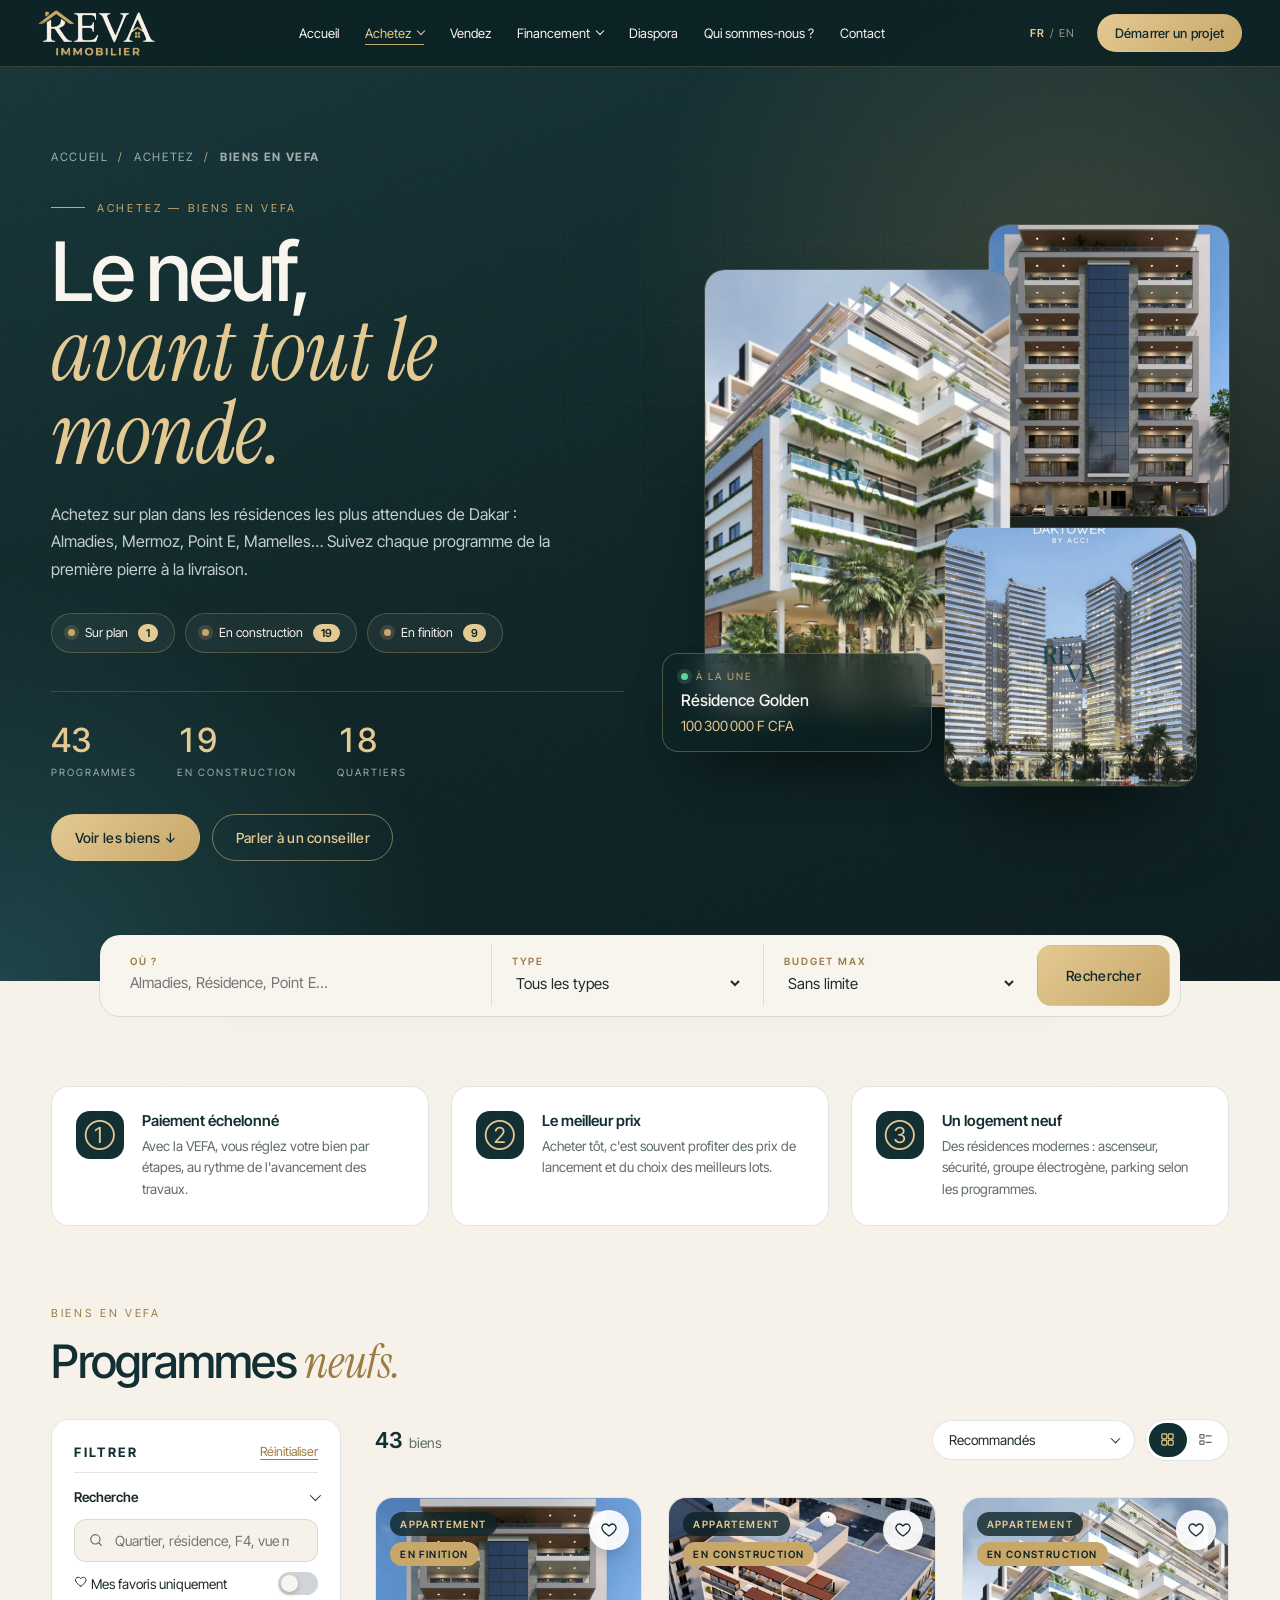
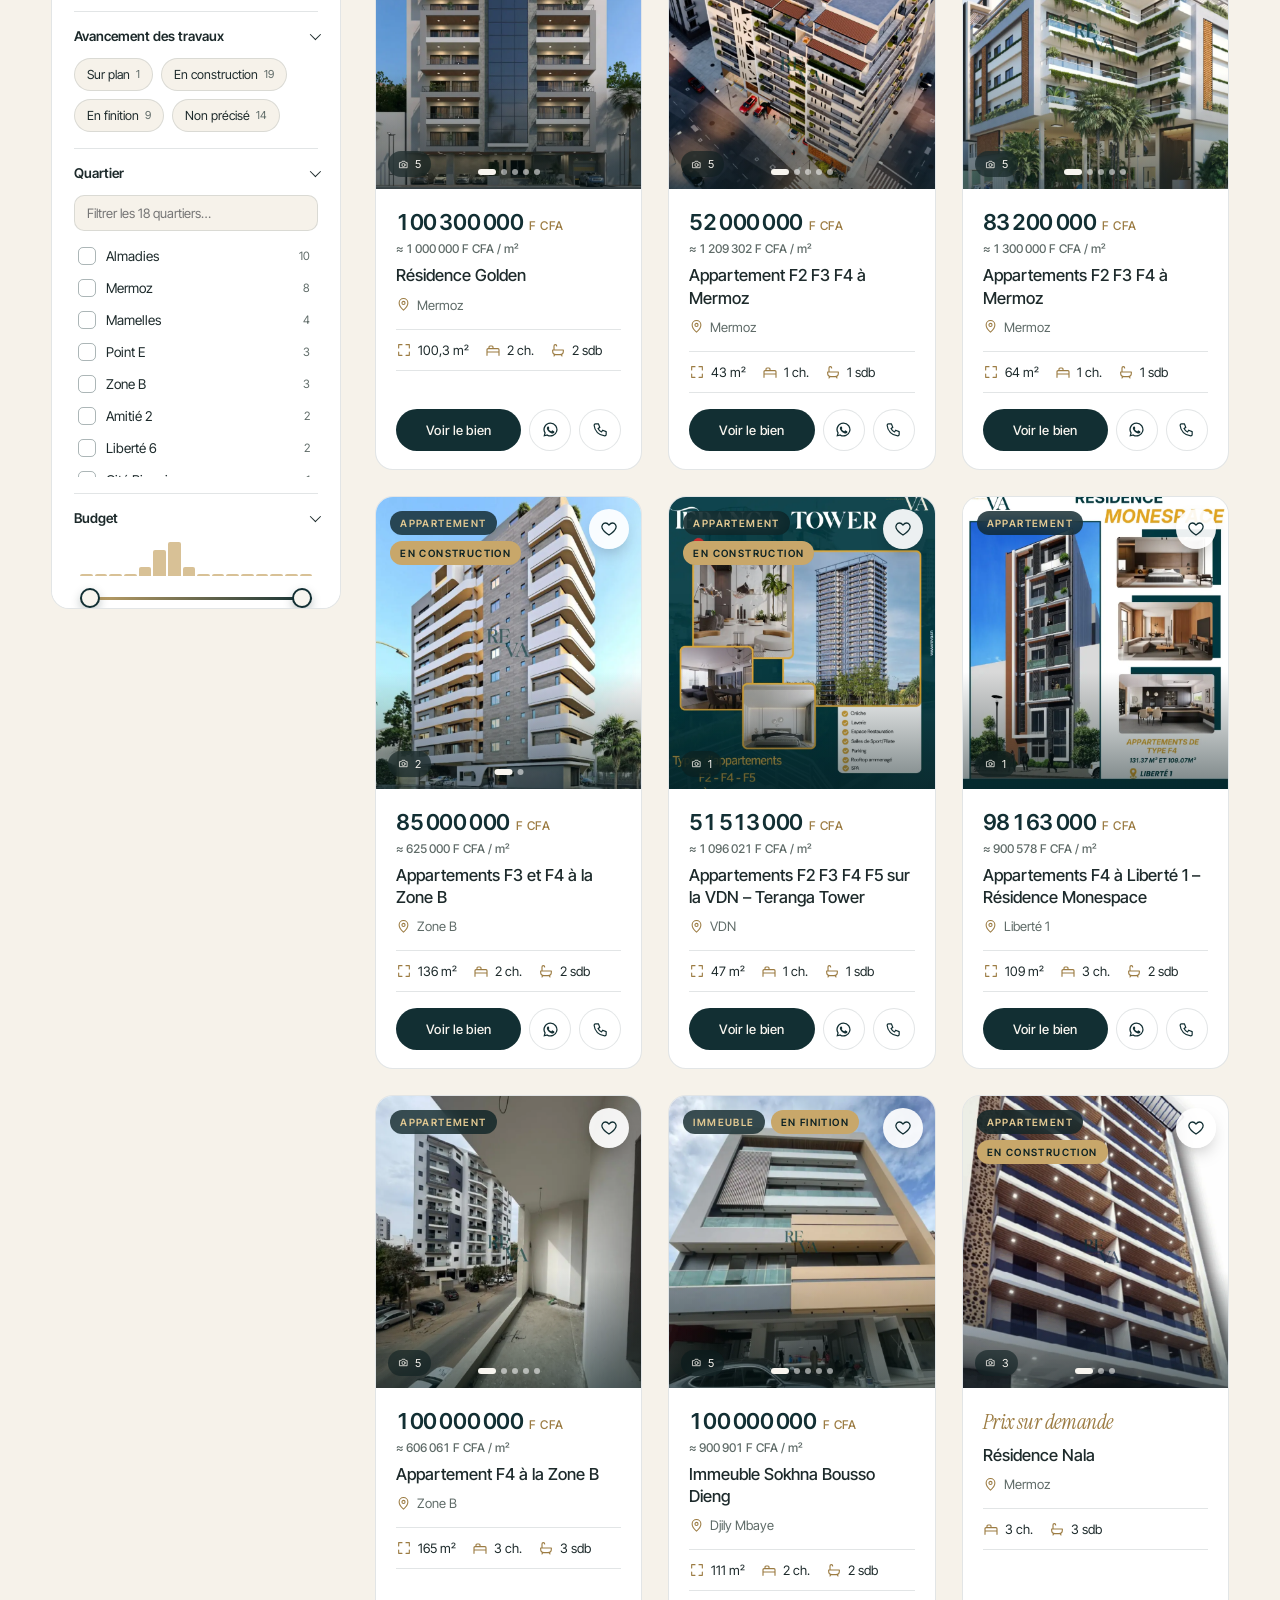
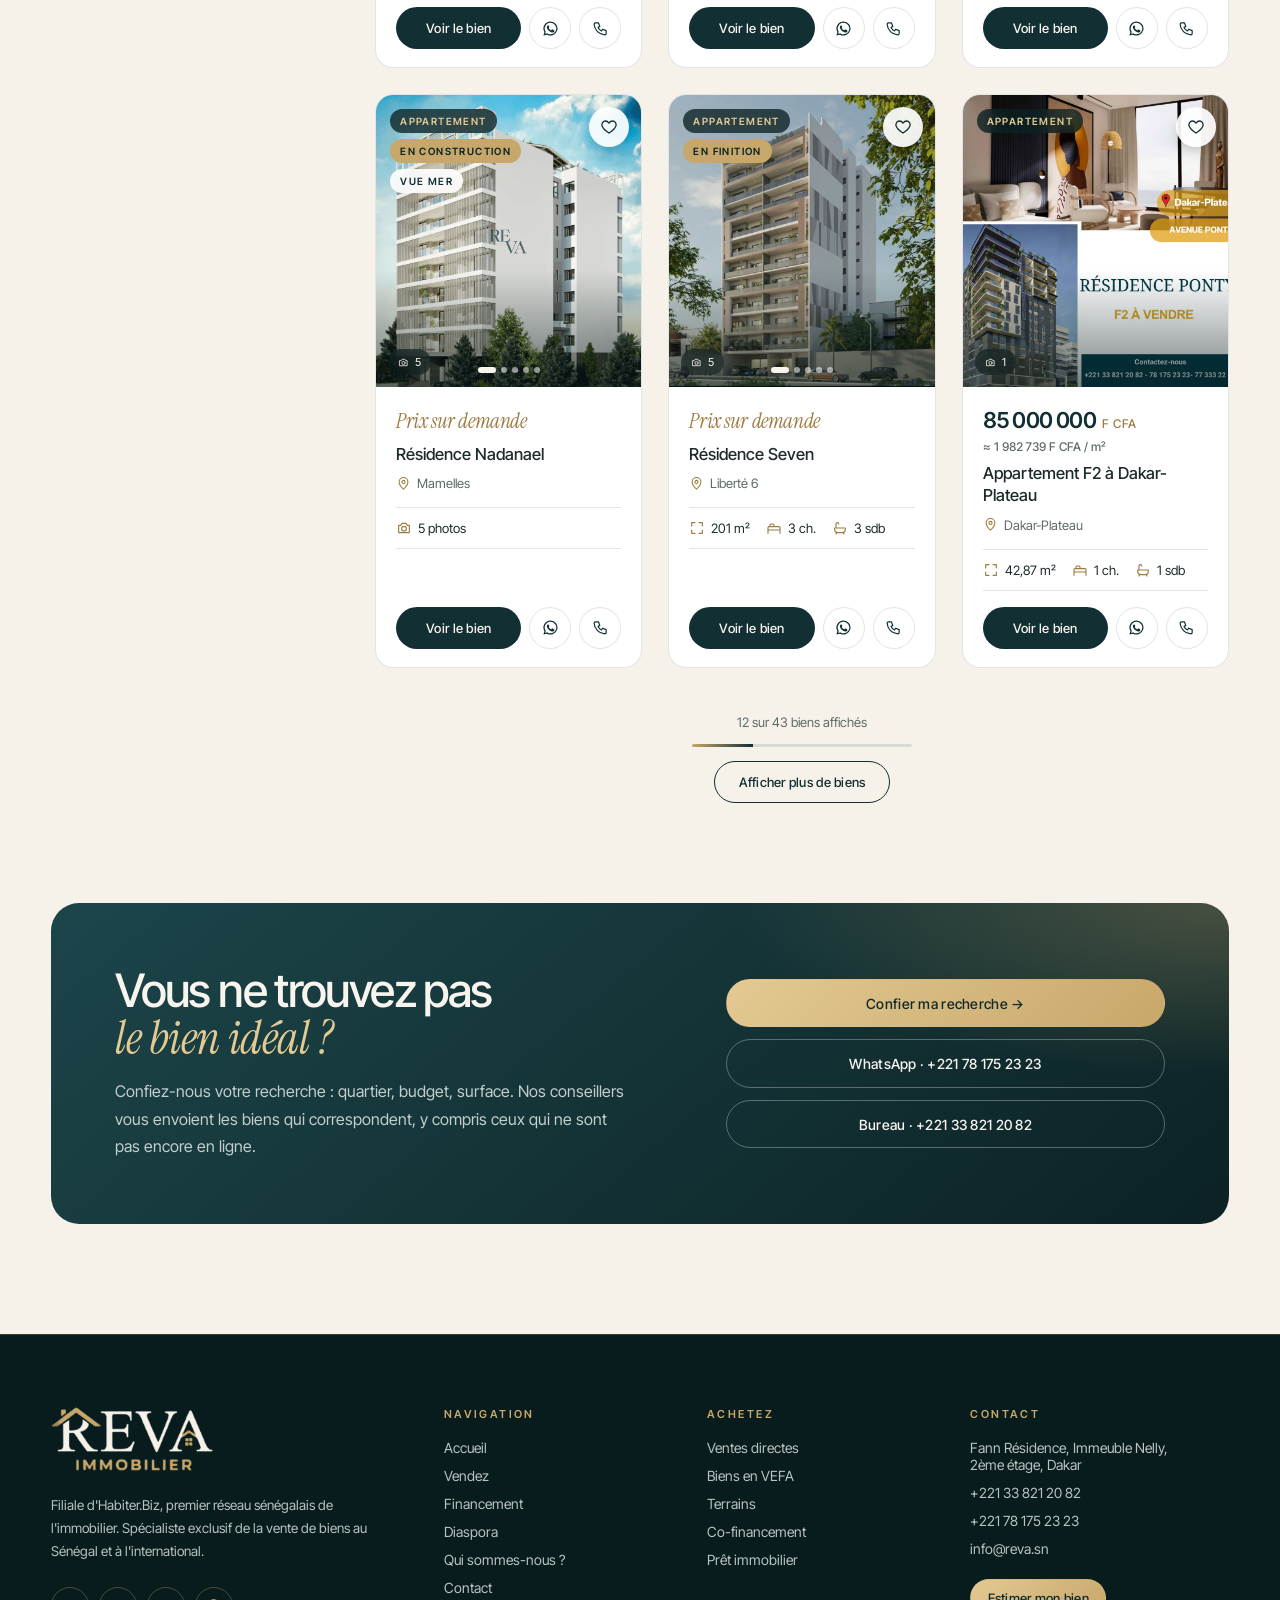
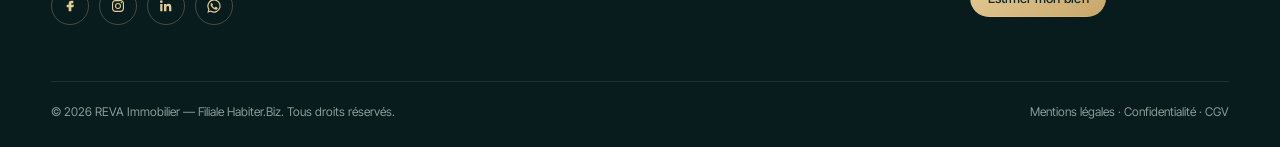
==== biens-en-vefa.html @ 522156fe "nouveaux ajout" ====
<!DOCTYPE html>
<html lang="fr">
<head>
  <meta charset="utf-8" />
  <meta name="viewport" content="width=device-width, initial-scale=1" />
  <title>Biens en VEFA — Programmes neufs sur plan à Dakar | REVA Immobilier</title>
  <meta name="description" content="Résidences neuves en VEFA à Dakar : sur plan, en construction ou en finition. Comparez les programmes, prix, avancement et localisation." />
  <meta property="og:title" content="Biens en VEFA — Programmes neufs sur plan à Dakar | REVA Immobilier" />
  <meta property="og:description" content="Résidences neuves en VEFA à Dakar : sur plan, en construction ou en finition. Comparez les programmes, prix, avancement et localisation." />
  <meta property="og:type" content="website" />
  <link rel="preconnect" href="https://fonts.googleapis.com" />
  <link rel="preconnect" href="https://fonts.gstatic.com" crossorigin />
  <link href="https://fonts.googleapis.com/css2?family=Instrument+Serif:ital@0;1&family=Inter+Tight:wght@300;400;500;600;700&display=swap" rel="stylesheet" />
  <link rel="stylesheet" href="styles.css" />
  <link rel="stylesheet" href="catalogue.css" />
</head>
<body class="cat" data-cat="vefa">

  <!-- ============ NAV ============ -->
  <header class="nav">
    <a href="index.html" class="brand"><img src="assets/logo-reva.png" alt="REVA Immobilier" /></a>
    <nav class="links">
      <a href="index.html">Accueil</a>
      <div class="dd">
        <a href="ventes-directes.html" class="on">Achetez <i class="caret"></i></a>
        <div class="dd-menu">
          <a href="ventes-directes.html">Ventes directes</a>
          <a href="biens-en-vefa.html" class="on">Biens en VEFA</a>
          <a href="terrains.html">Terrains</a>
        </div>
      </div>
      <a href="index.html#contact">Vendez</a>
      <div class="dd">
        <a href="index.html#contact">Financement <i class="caret"></i></a>
        <div class="dd-menu">
          <a href="index.html#contact">Co-financement</a>
          <a href="index.html#contact">Prêt immobilier</a>
        </div>
      </div>
      <a href="index.html#contact">Diaspora</a>
      <a href="index.html#studio">Qui sommes-nous ?</a>
      <a href="index.html#contact">Contact</a>
    </nav>
    <div class="nav-right">
      <span class="lang"><b>FR</b> / EN</span>
      <a href="index.html#contact" class="btn btn-gold">Démarrer un projet</a>
      <button class="burger" id="burger" type="button" aria-label="Ouvrir le menu"><svg viewBox="0 0 24 24" fill="none" stroke="currentColor" stroke-width="1.8" stroke-linecap="round"><path d="M4 7h16M4 12h16M4 17h16"/></svg></button>
    </div>
  </header>

  <nav class="m-menu" id="m-menu" aria-label="Menu mobile">
    <button class="burger close" id="m-close" type="button" aria-label="Fermer le menu" style="display:grid"><svg viewBox="0 0 24 24" fill="none" stroke="currentColor" stroke-width="1.8" stroke-linecap="round"><path d="M6 6l12 12M18 6L6 18"/></svg></button>
    <a href="index.html">Accueil</a>
    <a href="ventes-directes.html">Achetez</a>
    <a class="sub" href="ventes-directes.html">Ventes directes</a>
    <a class="sub on" href="biens-en-vefa.html">Biens en VEFA</a>
    <a class="sub" href="terrains.html">Terrains</a>
    <a href="index.html#contact">Vendez</a>
    <a href="index.html#contact">Financement</a>
    <a href="index.html#contact">Diaspora</a>
    <a href="index.html#studio">Qui sommes-nous ?</a>
    <a href="index.html#contact">Contact</a>
  </nav>

  <!-- ============ HERO ============ -->
  <section class="c-hero">
    <div class="container">
      <div>
        <nav class="crumbs" aria-label="Fil d'Ariane"><a href="index.html">Accueil</a><span>/</span><a href="ventes-directes.html">Achetez</a><span>/</span><b>Biens en VEFA</b></nav>
        <p class="eyebrow">Achetez — Biens en VEFA</p>
        <h1>Le neuf,<br/><em>avant tout le monde.</em></h1>
        <p class="lead">Achetez sur plan dans les résidences les plus attendues de Dakar : Almadies, Mermoz, Point E, Mamelles… Suivez chaque programme de la première pierre à la livraison.</p>
        <div class="steps-pills">
            <button type="button" data-etape="Sur plan"><i></i>Sur plan <b>0</b></button>
            <button type="button" data-etape="En construction"><i></i>En construction <b>0</b></button>
            <button type="button" data-etape="En finition"><i></i>En finition <b>0</b></button>
          </div>
        <div class="hero-stats"><div><b data-stat="count">—</b><small>Programmes</small></div><div><b data-stat="chantier">—</b><small>En construction</small></div><div><b data-stat="quartiers">—</b><small>Quartiers</small></div></div>
        <div class="hero-cta">
          <a href="#catalogue" class="btn btn-gold btn-lg">Voir les biens ↓</a>
          <a href="https://wa.me/221781752323" target="_blank" rel="noopener" class="btn btn-line btn-lg">Parler à un conseiller</a>
        </div>
      </div>
      <div class="collage" id="collage" aria-hidden="false"></div>
    </div>
  </section>

  <!-- recherche rapide -->
  <form class="quick" id="quick" role="search">
    <label>Où ?<input name="q" list="quick-list" placeholder="Almadies, Résidence, Point E…" autocomplete="off" /></label>
    <datalist id="quick-list"></datalist>
    <label>Type<select name="type"></select></label>
    <label>Budget max<select name="budget"></select></label>
    <button class="btn btn-gold" type="submit">Rechercher</button>
  </form>

  <!-- ============ AVANTAGES ============ -->
  <section class="perks"><div class="container"><article class="perk rv"><span class="ico">①</span><div><h3>Paiement échelonné</h3><p>Avec la VEFA, vous réglez votre bien par étapes, au rythme de l'avancement des travaux.</p></div></article><article class="perk rv"><span class="ico">②</span><div><h3>Le meilleur prix</h3><p>Acheter tôt, c'est souvent profiter des prix de lancement et du choix des meilleurs lots.</p></div></article><article class="perk rv"><span class="ico">③</span><div><h3>Un logement neuf</h3><p>Des résidences modernes : ascenseur, sécurité, groupe électrogène, parking selon les programmes.</p></div></article></div></section>

  <!-- ============ CATALOGUE ============ -->
  <section class="shop" id="catalogue">
    <div class="container">
      <div class="shop-head rv">
        <div>
          <p class="eyebrow">Biens en VEFA</p>
          <h2>Programmes <em>neufs.</em></h2>
        </div>
      </div>

      <div class="shop-layout">
        <aside class="filters" id="filters" aria-label="Filtres">
          <div class="filters-top"><h3>Filtrer</h3><button class="link-btn" type="button" id="f-reset">Réinitialiser</button></div>
          <div class="filters-apply"><button class="btn btn-green" type="button" id="f-apply">Voir les <span id="f-apply-n">0</span> biens</button></div>
        </aside>
        <div class="filters-veil" id="filters-veil"></div>

        <div class="results">
          <div class="toolbar">
            <p class="count" id="count" aria-live="polite"></p>
            <div class="tools">
              <button class="btn btn-outline btn-filters" type="button" id="btn-filters">Filtres <span id="f-badge"></span></button>
              <label class="select"><span class="sr">Trier par</span><select id="sort"></select></label>
              <div class="views" role="group" aria-label="Affichage">
                <button type="button" data-view="grid" aria-label="Grille"><svg class="i" viewBox="0 0 24 24"><rect x="4" y="4" width="7" height="7" rx="1.5"/><rect x="13" y="4" width="7" height="7" rx="1.5"/><rect x="4" y="13" width="7" height="7" rx="1.5"/><rect x="13" y="13" width="7" height="7" rx="1.5"/></svg></button>
                <button type="button" data-view="list" aria-label="Liste"><svg class="i" viewBox="0 0 24 24"><rect x="4" y="5" width="6" height="5" rx="1.2"/><rect x="4" y="14" width="6" height="5" rx="1.2"/><path d="M13 7h7M13 16h7"/></svg></button>
              </div>
            </div>
          </div>
          <div class="pills" id="pills"></div>
          <div class="grid" id="grid"></div>
          <div class="more" id="more" hidden>
            <p id="more-txt"></p>
            <div class="bar"><span id="more-bar"></span></div>
            <button class="btn btn-outline" type="button" id="more-btn">Afficher plus de biens</button>
          </div>
        </div>
      </div>
    </div>
  </section>

  <!-- ============ APPEL À L'ACTION ============ -->
  <section class="cta-band">
    <div class="container">
      <div class="cta-box rv">
        <div>
          <h2>Vous ne trouvez pas<br/><em>le bien idéal ?</em></h2>
          <p>Confiez-nous votre recherche : quartier, budget, surface. Nos conseillers vous envoient les biens qui correspondent, y compris ceux qui ne sont pas encore en ligne.</p>
        </div>
        <div class="acts">
          <a class="btn btn-gold" href="index.html#contact">Confier ma recherche →</a>
          <a class="btn btn-line" href="https://wa.me/221781752323" target="_blank" rel="noopener">WhatsApp · +221 78 175 23 23</a>
          <a class="btn btn-line" href="tel:+221338212082">Bureau · +221 33 821 20 82</a>
        </div>
      </div>
    </div>
  </section>

  <!-- ============ FOOTER ============ -->
  <footer class="site-footer">
    <div class="container footer-grid">
      <div class="f-brand">
        <img src="assets/logo-reva.png" alt="REVA Immobilier" />
        <p>Filiale d'Habiter.Biz, premier réseau sénégalais de l'immobilier. Spécialiste exclusif de la vente de biens au Sénégal et à l'international.</p>
        <div class="socials">
          <a href="#" aria-label="Facebook"><svg viewBox="0 0 24 24"><path d="M14 8h3V4h-3c-2.8 0-4 1.7-4 4.2V10H7v4h3v6h4v-6h3l1-4h-4V8.6c0-.4.3-.6.6-.6z"/></svg></a>
          <a href="#" aria-label="Instagram"><svg viewBox="0 0 24 24"><path d="M12 7.5A4.5 4.5 0 1 0 16.5 12 4.5 4.5 0 0 0 12 7.5zm0 7.4A2.9 2.9 0 1 1 14.9 12 2.9 2.9 0 0 1 12 14.9zM17 6a1 1 0 1 0 1 1 1 1 0 0 0-1-1zm4 2.2A5.6 5.6 0 0 0 15.8 3H8.2A5.6 5.6 0 0 0 3 8.2v7.6A5.6 5.6 0 0 0 8.2 21h7.6a5.6 5.6 0 0 0 5.2-5.2zM19.3 15.8a3.6 3.6 0 0 1-3.5 3.5H8.2a3.6 3.6 0 0 1-3.5-3.5V8.2a3.6 3.6 0 0 1 3.5-3.5h7.6a3.6 3.6 0 0 1 3.5 3.5z"/></svg></a>
          <a href="#" aria-label="LinkedIn"><svg viewBox="0 0 24 24"><path d="M5 3.5A2 2 0 1 1 5 7.5a2 2 0 0 1 0-4zM3.3 9h3.4v11H3.3zM9 9h3.3v1.5c.5-.9 1.7-1.8 3.4-1.8 3.6 0 4.3 2.4 4.3 5.4V20h-3.4v-5.2c0-1.3 0-2.9-1.8-2.9s-2.1 1.4-2.1 2.8V20H9z"/></svg></a>
          <a href="#" aria-label="WhatsApp"><svg viewBox="0 0 24 24"><path d="M12 2a10 10 0 0 0-8.6 15.1L2 22l5-1.3A10 10 0 1 0 12 2zm0 18.2a8.2 8.2 0 0 1-4.2-1.2l-.3-.2-3 .8.8-2.9-.2-.3A8.2 8.2 0 1 1 12 20.2zm4.5-6.1c-.2-.1-1.5-.7-1.7-.8s-.4-.1-.6.1-.7.8-.8 1-.3.2-.5.1a6.7 6.7 0 0 1-3.3-2.9c-.3-.4.3-.4.7-1.3a.5.5 0 0 0 0-.4l-.8-1.8c-.2-.5-.4-.4-.6-.4h-.5a1 1 0 0 0-.7.3 3 3 0 0 0-.9 2.2 5.2 5.2 0 0 0 1.1 2.7 11.8 11.8 0 0 0 4.5 4c1.7.7 2.3.8 3.2.6a2.7 2.7 0 0 0 1.8-1.2 2.2 2.2 0 0 0 .1-1.2c0-.1-.2-.2-.4-.3z"/></svg></a>
        </div>
      </div>
      <div>
        <h4>Navigation</h4>
        <ul>
          <li><a href="index.html">Accueil</a></li>
          <li><a href="index.html#contact">Vendez</a></li>
          <li><a href="index.html#contact">Financement</a></li>
          <li><a href="index.html#contact">Diaspora</a></li>
          <li><a href="index.html#studio">Qui sommes-nous ?</a></li>
          <li><a href="index.html#contact">Contact</a></li>
        </ul>
      </div>
      <div>
        <h4>Achetez</h4>
        <ul>
          <li><a href="ventes-directes.html">Ventes directes</a></li>
          <li><a href="biens-en-vefa.html">Biens en VEFA</a></li>
          <li><a href="terrains.html">Terrains</a></li>
          <li><a href="index.html#contact">Co-financement</a></li>
          <li><a href="index.html#contact">Prêt immobilier</a></li>
        </ul>
      </div>
      <div>
        <h4>Contact</h4>
        <ul class="f-contact">
          <li>Fann Résidence, Immeuble Nelly,<br/>2ème étage, Dakar</li>
          <li><a href="tel:+221338212082">+221 33 821 20 82</a></li>
          <li><a href="tel:+221781752323">+221 78 175 23 23</a></li>
          <li><a href="mailto:info@reva.sn">info@reva.sn</a></li>
        </ul>
        <a href="index.html#contact" class="btn btn-gold">Estimer mon bien</a>
      </div>
    </div>
    <div class="container footer-bottom">
      <span>© 2026 REVA Immobilier — Filiale Habiter.Biz. Tous droits réservés.</span>
      <span><a href="#">Mentions légales</a> · <a href="#">Confidentialité</a> · <a href="#">CGV</a></span>
    </div>
  </footer>

  <!-- ============ FICHE RAPIDE ============ -->
  <div class="qv" id="qv" role="dialog" aria-modal="true" aria-hidden="true">
    <div class="qv-bg"></div>
    <div class="qv-box"></div>
  </div>

  <!-- ============ VISIONNEUSE ============ -->
  <div class="lb" id="lb" role="dialog" aria-modal="true" aria-hidden="true" aria-label="Visionneuse de photos">
    <div class="lb-top">
      <p class="lb-title"></p>
      <div class="lb-tools">
        <button type="button" id="lb-out" aria-label="Dézoomer"><svg class="i" viewBox="0 0 24 24"><path d="M5 12h14"/></svg></button>
        <span class="zl">100 %</span>
        <button type="button" id="lb-in" aria-label="Zoomer"><svg class="i" viewBox="0 0 24 24"><path d="M12 5v14M5 12h14"/></svg></button>
        <button type="button" id="lb-reset" class="hide-sm" aria-label="Taille d'origine"><svg class="i" viewBox="0 0 24 24"><path d="M4 4v6h6M4.5 15a8 8 0 1 0 1.9-8.3L4 10"/></svg></button>
        <a id="lb-full" class="hide-sm" href="#" target="_blank" rel="noopener" aria-label="Ouvrir l'image en haute définition"><svg class="i" viewBox="0 0 24 24"><path d="M14 4h6v6M20 4l-9 9M18 14v5a1 1 0 0 1-1 1H5a1 1 0 0 1-1-1V7a1 1 0 0 1 1-1h5"/></svg></a>
        <button type="button" id="lb-close" aria-label="Fermer"><svg class="i" viewBox="0 0 24 24"><path d="M6 6l12 12M18 6L6 18"/></svg></button>
      </div>
    </div>
    <div class="lb-stage">
      <img alt="" draggable="false" />
      <div class="spinner"></div>
      <button class="nav-arrow prev" type="button" aria-label="Photo précédente"><svg class="i" viewBox="0 0 24 24"><path d="M15 5l-7 7 7 7"/></svg></button>
      <button class="nav-arrow next" type="button" aria-label="Photo suivante"><svg class="i" viewBox="0 0 24 24"><path d="M9 5l7 7-7 7"/></svg></button>
      <p class="lb-help">Molette ou pincement pour zoomer · double-clic · glisser pour se déplacer</p>
    </div>
    <div class="lb-thumbs"></div>
  </div>

  <div class="toast" id="toast" role="status"></div>

  <script type="module" src="catalogue.js"></script>
</body>
</html>
---- styles.css ----
:root {
  --bg: #0a0b0d;
  --bg-2: #111317;
  --ink: #eee8de;
  --muted: #9b968d;
  --line: rgba(238, 232, 222, .14);
  --accent: #e8b48c;
  --accent-ink: #1b130d;
  --serif: "Instrument Serif", Georgia, "Times New Roman", serif;
  --sans: "Inter Tight", system-ui, -apple-system, "Segoe UI", Roboto, sans-serif;
}

* { box-sizing: border-box; margin: 0; padding: 0; }
html { scroll-behavior: smooth; }
body { background: var(--bg); color: var(--ink); font-family: var(--sans); -webkit-font-smoothing: antialiased; overflow-x: hidden; }
a { color: inherit; text-decoration: none; }
em { font-family: var(--serif); font-style: italic; font-weight: 400; letter-spacing: -.01em; color: #f3e6d6; }
.container { width: min(1240px, 92vw); margin: 0 auto; }

/* ---------- buttons ---------- */
.btn { display: inline-flex; align-items: center; gap: .5em; padding: .78em 1.25em; border-radius: 999px; font-size: 13px; font-weight: 500; letter-spacing: .02em; border: 1px solid transparent; cursor: pointer; transition: transform .25s, background .25s, color .25s; font-family: var(--sans); }
.btn:hover { transform: translateY(-1px); }
.btn-accent { background: var(--accent); color: var(--accent-ink); }
.btn-accent:hover { background: #f3c7a3; }
.btn-ghost { border-color: var(--line); color: var(--ink); background: rgba(255,255,255,.03); }
.round { width: 44px; height: 44px; border-radius: 50%; border: 1px solid var(--line); background: rgba(255,255,255,.04); color: var(--ink); cursor: pointer; font-size: 16px; transition: background .2s; }
.round:hover { background: rgba(255,255,255,.12); }

/* ---------- loader ---------- */
#loader { position: fixed; inset: 0; z-index: 100; background: var(--bg); display: grid; place-items: center; transition: opacity .9s ease, visibility .9s; }
#loader.done { opacity: 0; visibility: hidden; }
.loader-inner { width: min(340px, 80vw); text-align: center; }
.logo-mark { display: inline-flex; align-items: center; gap: 10px; font-weight: 600; letter-spacing: .32em; font-size: 15px; }
.logo-mark svg { width: 22px; height: 22px; }
.loader-label { margin-top: 28px; font-family: var(--serif); font-style: italic; font-size: 22px; color: #d9cfc2; }
.loader-bar { margin-top: 18px; height: 1px; background: var(--line); overflow: hidden; }
.loader-bar span { display: block; height: 100%; width: 0; background: var(--accent); transition: width .3s; }
.loader-pct { margin-top: 10px; font-size: 11px; letter-spacing: .2em; color: var(--muted); }

/* ---------- nav ---------- */
.nav { position: fixed; top: 0; left: 0; right: 0; z-index: 50; display: flex; align-items: center; justify-content: space-between; padding: 18px 3vw; background: linear-gradient(to bottom, rgba(10,11,13,.75), rgba(10,11,13,0)); }
.brand { display: flex; align-items: center; gap: 10px; }
.brand svg { width: 20px; height: 20px; }
.brand span { font-weight: 600; letter-spacing: .3em; font-size: 13px; }
.brand small { font-size: 10px; letter-spacing: .14em; text-transform: uppercase; color: var(--muted); margin-left: 14px; padding-left: 14px; border-left: 1px solid var(--line); }
.links { display: flex; gap: 30px; font-size: 13px; color: #cfc8bd; }
.links a { position: relative; transition: color .2s; }
.links a:hover { color: #fff; }
.links a::after { content: ""; position: absolute; left: 0; right: 0; bottom: -4px; height: 1px; background: var(--accent); transform: scaleX(0); transform-origin: left; transition: transform .3s; }
.links a:hover::after { transform: scaleX(1); }
.nav-right { display: flex; align-items: center; gap: 22px; }
.lang { font-size: 11px; color: var(--muted); letter-spacing: .12em; }
.lang b { color: var(--ink); font-weight: 600; }

/* ---------- hero ---------- */
.hero { position: relative; height: 760vh; }
.hero-sticky { position: sticky; top: 0; height: 100vh; overflow: hidden; }
.scene-wrap { position: absolute; inset: 0; transform-origin: 50% 50%; overflow: hidden; will-change: transform, border-radius; }
#scene { width: 100%; height: 100%; display: block; }
.scene-vignette { position: absolute; inset: 0; pointer-events: none;
  background:
    linear-gradient(90deg, rgba(8,9,11,.72) 0%, rgba(8,9,11,.18) 34%, rgba(8,9,11,0) 55%, rgba(8,9,11,.18) 78%, rgba(8,9,11,.6) 100%),
    linear-gradient(0deg, rgba(8,9,11,.85) 0%, rgba(8,9,11,0) 28%),
    linear-gradient(180deg, rgba(8,9,11,.55) 0%, rgba(8,9,11,0) 18%); }
.grain { position: absolute; inset: -50%; pointer-events: none; opacity: .07; z-index: 2;
  background-image: url("data:image/svg+xml;utf8,<svg xmlns='http://www.w3.org/2000/svg' width='160' height='160'><filter id='n'><feTurbulence type='fractalNoise' baseFrequency='.9' numOctaves='3' stitchTiles='stitch'/></filter><rect width='100%' height='100%' filter='url(%23n)'/></svg>");
  animation: grain 1.2s steps(6) infinite; }
@keyframes grain { 0%{transform:translate(0,0)} 20%{transform:translate(-3%,2%)} 40%{transform:translate(2%,-3%)} 60%{transform:translate(-2%,-1%)} 80%{transform:translate(3%,3%)} 100%{transform:translate(0,0)} }

.stage-texts { position: absolute; inset: 0; z-index: 3; pointer-events: none; }
.stage-text { position: absolute; top: 50%; width: min(460px, 86vw); transform: translateY(-50%); opacity: 0; will-change: opacity, transform, filter; }
.stage-text.left { left: 5vw; }
.stage-text.right { right: 5vw; text-align: right; }
.stage-text .kicker { font-size: 11px; letter-spacing: .22em; text-transform: uppercase; color: var(--muted); margin-bottom: 22px; }
.stage-text .kicker span { color: var(--accent); }
.stage-text h1, .stage-text h2 { font-weight: 500; font-size: clamp(40px, 5.2vw, 78px); line-height: .98; letter-spacing: -.035em; text-shadow: 0 2px 40px rgba(0,0,0,.4); }
.stage-text h1 em, .stage-text h2 em { font-size: 1.04em; }
.stage-text .lead { margin-top: 24px; font-size: 14px; line-height: 1.6; color: #c4bdb2; max-width: 340px; }
.stage-text.right .lead { margin-left: auto; }
.stage-text .btn { margin-top: 26px; pointer-events: auto; }

.hud { position: absolute; left: 0; right: 0; bottom: 0; z-index: 4; display: grid; grid-template-columns: 1fr auto 1fr; align-items: end; gap: 24px; padding: 0 3vw 26px; transition: opacity .4s; }
.hud-stats { display: flex; gap: 34px; }
.hud-stats small { display: block; font-size: 9.5px; letter-spacing: .2em; text-transform: uppercase; color: var(--muted); margin-bottom: 6px; }
.hud-stats b { font-weight: 500; font-size: 15px; font-variant-numeric: tabular-nums; }
.hud-steps { list-style: none; display: flex; gap: 22px; font-size: 9.5px; letter-spacing: .18em; text-transform: uppercase; color: #6f6a62; }
.hud-steps li { display: flex; flex-direction: column; align-items: center; gap: 8px; transition: color .4s; }
.hud-steps i { width: 5px; height: 5px; border-radius: 50%; background: #4a4640; transition: background .4s, transform .4s; }
.hud-steps li.done { color: #a39d93; }
.hud-steps li.done i { background: #a39d93; }
.hud-steps li.active { color: var(--ink); }
.hud-steps li.active i { background: var(--accent); transform: scale(1.6); box-shadow: 0 0 12px var(--accent); }
.hud-plan { justify-self: end; width: 200px; }
.plan { width: 120px; display: block; margin-left: auto; margin-bottom: 10px; }
.plan path { fill: none; stroke: #e7dfd2; stroke-width: 1.2; stroke-dasharray: 1; stroke-dashoffset: 1; opacity: .85; }
.hud-plan p { display: flex; justify-content: space-between; font-size: 9.5px; letter-spacing: .16em; text-transform: uppercase; color: var(--muted); }
.hud-progress { margin-top: 8px; height: 1px; background: var(--line); }
.hud-progress span { display: block; height: 100%; width: 0; background: var(--ink); }

.scroll-hint { position: absolute; left: 50%; bottom: 96px; z-index: 4; transform: translateX(-50%); font-size: 10px; letter-spacing: .25em; text-transform: uppercase; color: var(--muted); display: flex; flex-direction: column; align-items: center; gap: 10px; transition: opacity .4s; }
.scroll-hint span { width: 18px; height: 28px; border: 1px solid #77726a; border-radius: 10px; position: relative; }
.scroll-hint span::after { content: ""; position: absolute; left: 50%; top: 6px; width: 2px; height: 6px; margin-left: -1px; background: var(--ink); border-radius: 2px; animation: wheel 1.6s infinite; }
@keyframes wheel { 0% { opacity: 0; transform: translateY(0) } 30% { opacity: 1 } 100% { opacity: 0; transform: translateY(9px) } }

/* ---------- sections common ---------- */
.eyebrow { font-size: 11px; letter-spacing: .24em; text-transform: uppercase; color: var(--accent); margin-bottom: 18px; }
.section-title { font-weight: 500; font-size: clamp(38px, 4.6vw, 68px); letter-spacing: -.035em; line-height: 1; }
.center { text-align: center; }
.muted { color: var(--muted); line-height: 1.65; font-size: 15px; max-width: 460px; }
.reveal { opacity: 0; transform: translateY(40px); transition: opacity 1s ease, transform 1s cubic-bezier(.2,.7,.2,1); }
.reveal.in { opacity: 1; transform: none; }

/* ---------- services carousel ---------- */
.services { position: relative; height: 320vh; background: var(--bg); }
.services-sticky { position: sticky; top: 0; height: 100vh; padding-top: 14vh; overflow: hidden; }
.carousel { position: relative; height: 56vh; margin-top: 4vh; perspective: 1600px; cursor: grab; user-select: none; }
.carousel:active { cursor: grabbing; }
.ring { position: absolute; left: 50%; top: 50%; width: 0; height: 0; transform-style: preserve-3d; }
.card { position: absolute; width: 300px; height: 420px; left: -150px; top: -210px; border-radius: 14px; overflow: hidden; background: #15171b; border: 1px solid rgba(255,255,255,.08); transition: filter .5s, opacity .5s; backface-visibility: hidden; box-shadow: 0 40px 80px -30px rgba(0,0,0,.8); }
.card img { width: 100%; height: 58%; object-fit: cover; display: block; }
.card .card-body { padding: 18px 20px; }
.card .num { font-size: 10px; letter-spacing: .2em; color: var(--accent); }
.card h3 { font-weight: 500; font-size: 22px; letter-spacing: -.02em; margin: 8px 0 8px; }
.card p { font-size: 12.5px; line-height: 1.55; color: var(--muted); }
.card .card-foot { display: flex; justify-content: space-between; align-items: center; margin-top: 14px; font-size: 11px; color: #cfc8bd; }
.card .card-foot em { font-size: 16px; }
.card.dim { filter: brightness(.45) saturate(.6); }
.carousel-ui { display: flex; align-items: center; justify-content: center; gap: 22px; font-size: 11px; letter-spacing: .2em; color: var(--muted); margin-top: 2vh; }

/* ---------- listings ---------- */
.listings { padding: 16vh 0 12vh; background: var(--bg); }
.section-head { display: flex; justify-content: space-between; align-items: end; gap: 40px; margin-bottom: 56px; flex-wrap: wrap; }
.grid-listings { display: grid; grid-template-columns: repeat(3, 1fr); gap: 26px; }
.listing { border-radius: 14px; overflow: hidden; background: var(--bg-2); border: 1px solid rgba(255,255,255,.06); transition: transform .5s cubic-bezier(.2,.7,.2,1); }
.listing:hover { transform: translateY(-6px); }
.listing .img { position: relative; aspect-ratio: 4/3; overflow: hidden; }
.listing img { width: 100%; height: 100%; object-fit: cover; transition: transform 1.2s cubic-bezier(.2,.7,.2,1); }
.listing:hover img { transform: scale(1.06); }
.listing .tag { position: absolute; top: 14px; left: 14px; font-size: 10px; letter-spacing: .16em; text-transform: uppercase; padding: 6px 10px; border-radius: 999px; background: rgba(10,11,13,.65); backdrop-filter: blur(8px); }
.listing .tag.ok { background: var(--accent); color: var(--accent-ink); }
.listing .body { padding: 20px 22px 22px; }
.listing h3 { font-weight: 500; font-size: 22px; letter-spacing: -.02em; }
.listing .loc { color: var(--muted); font-size: 13px; margin-top: 4px; }
.listing .specs { display: flex; gap: 18px; margin: 18px 0; padding: 14px 0; border-top: 1px solid var(--line); border-bottom: 1px solid var(--line); font-size: 12px; color: #cfc8bd; }
.listing .specs small { display: block; color: var(--muted); font-size: 9.5px; letter-spacing: .16em; text-transform: uppercase; margin-bottom: 4px; }
.listing .price { display: flex; justify-content: space-between; align-items: center; }
.listing .price b { font-weight: 500; font-size: 20px; }

/* ---------- studio ---------- */
.studio { position: relative; padding: 20vh 0; overflow: hidden; }
.studio-bg { position: absolute; inset: 0; background-size: cover; background-position: center; opacity: .55; }
.studio-bg::after { content: ""; position: absolute; inset: 0; background: linear-gradient(90deg, var(--bg) 10%, rgba(10,11,13,.4) 60%, var(--bg)), linear-gradient(0deg, var(--bg), transparent 30%, transparent 70%, var(--bg)); }
.studio-inner { position: relative; display: grid; grid-template-columns: 1.1fr 1fr; gap: 6vw; align-items: center; }
.studio .muted { margin-top: 26px; }
.stats { display: grid; grid-template-columns: 1fr 1fr; gap: 54px 40px; }
.stat b { display: block; font-weight: 500; font-size: clamp(48px, 5vw, 76px); letter-spacing: -.04em; font-variant-numeric: tabular-nums; }
.stat span { font-size: 10.5px; letter-spacing: .2em; text-transform: uppercase; color: var(--muted); }
.stat:nth-child(2) { transition-delay: .1s; } .stat:nth-child(3) { transition-delay: .2s; } .stat:nth-child(4) { transition-delay: .3s; }

/* ---------- contact ---------- */
.contact { position: relative; padding: 18vh 0 0; overflow: hidden; }
.contact-bg { position: absolute; inset: 0; background-size: cover; background-position: center 70%; opacity: .5; }
.contact-bg::after { content: ""; position: absolute; inset: 0; background: linear-gradient(180deg, var(--bg) 0%, rgba(10,11,13,.55) 40%, rgba(10,11,13,.55) 70%, var(--bg) 100%); }
.contact-inner { position: relative; display: grid; grid-template-columns: 1.1fr 1fr; gap: 6vw; align-items: start; }
.huge { font-weight: 500; font-size: clamp(54px, 7.4vw, 118px); line-height: .95; letter-spacing: -.045em; margin-bottom: 28px; }
.contact-info { list-style: none; margin-top: 38px; display: grid; grid-template-columns: 1fr 1fr; gap: 22px; font-size: 14px; }
.contact-info small { display: block; font-size: 9.5px; letter-spacing: .2em; text-transform: uppercase; color: var(--muted); margin-bottom: 6px; }
.form { background: rgba(17,19,23,.72); backdrop-filter: blur(14px); border: 1px solid rgba(255,255,255,.08); border-radius: 16px; padding: 30px; display: grid; gap: 16px; }
.form .row { display: grid; grid-template-columns: 1fr 1fr; gap: 16px; }
.form label { display: grid; gap: 8px; font-size: 10px; letter-spacing: .18em; text-transform: uppercase; color: var(--muted); }
.form input, .form select, .form textarea { font: inherit; font-size: 14px; letter-spacing: 0; text-transform: none; color: var(--ink); background: transparent; border: none; border-bottom: 1px solid var(--line); padding: 8px 0; outline: none; transition: border-color .2s; resize: vertical; }
.form select option { background: #15171b; }
.form input:focus, .form select:focus, .form textarea:focus { border-color: var(--accent); }
.form-actions { display: flex; gap: 12px; margin-top: 8px; flex-wrap: wrap; }
.form-ok { display: none; color: var(--accent); font-size: 13px; }
.form-ok.show { display: block; }
.wordmark { position: relative; text-align: center; font-weight: 700; font-size: 23vw; line-height: .8; letter-spacing: -.05em; margin-top: 12vh;
  background: linear-gradient(180deg, rgba(238,232,222,.95), rgba(238,232,222,.08)); -webkit-background-clip: text; background-clip: text; color: transparent; user-select: none; }
.footer { position: relative; display: flex; justify-content: space-between; padding: 26px 0 30px; font-size: 11px; color: var(--muted); letter-spacing: .06em; border-top: 1px solid var(--line); flex-wrap: wrap; gap: 10px; }

/* ---------- responsive ---------- */
@media (max-width: 980px) {
  .links, .lang, .brand small { display: none; }
  .grid-listings { grid-template-columns: 1fr; }
  .studio-inner, .contact-inner { grid-template-columns: 1fr; }
  .hud { grid-template-columns: 1fr auto; }
  .hud-steps { display: none; }
}
@media (max-width: 640px) {
  .stage-text, .stage-text.right { left: 6vw; right: auto; text-align: left; top: auto; bottom: 150px; transform: none; }
  .stage-text.right .lead { margin-left: 0; }
  .hud-stats { gap: 18px; }
  .hide-sm { display: none; }
  .hud-plan { width: 110px; }
  .plan { width: 70px; }
  .card { width: 240px; height: 360px; left: -120px; top: -180px; }
  .form .row, .contact-info { grid-template-columns: 1fr; }
  .nav .btn { display: none; }
  .scroll-hint { bottom: 80px; }
}
@media (prefers-reduced-motion: reduce) { .grain { animation: none; } }

/* =====================================================================
   THÈME REVA — vert · noir · blanc · beige · or
   (le hero n'est pas modifié : ce bloc ne touche que header, sections, footer)
   ===================================================================== */
:root {
  --green: #122f33; --green-deep: #0c2224; --green-soft: #1c454a;
  --gold: #c8a76a; --gold-light: #e3c992; --gold-dark: #9c7c43;
  --beige: #efe6d6; --white: #f8f5ef; --black: #0a0b0b;
}
.btn-gold { background: linear-gradient(135deg, var(--gold-light), var(--gold)); color: #10292c; }
.btn-gold:hover { background: var(--gold-light); }

/* écran de chargement */
#loader { background: var(--green); }
.loader-logo { width: 200px; max-width: 70%; }
.loader-label { color: var(--beige); }
.loader-bar { background: rgba(200, 167, 106, .25); }
.loader-bar span { background: var(--gold); }
.loader-pct { color: var(--gold); }

/* header */
.nav { background: rgba(12, 34, 36, .88); backdrop-filter: blur(14px); -webkit-backdrop-filter: blur(14px); border-bottom: 1px solid rgba(200, 167, 106, .22); padding: 10px 3vw; }
.brand img { height: 46px; display: block; }
.links a { color: var(--white); }
.links a::after { background: var(--gold); }
.lang b { color: var(--gold-light); }
.eyebrow { color: var(--gold); }

/* barre d'infos du hero (jour, avancement, étapes, plan) en doré */
.hud-stats small, .hud-plan p { color: var(--gold); }
.hud-stats b { color: var(--gold-light); }
.hud-steps { color: rgba(200, 167, 106, .55); }
.hud-steps i { background: rgba(200, 167, 106, .45); }
.hud-steps li.done { color: var(--gold); }
.hud-steps li.done i { background: var(--gold); }
.hud-steps li.active { color: var(--gold-light); }
.hud-steps li.active i { background: var(--gold-light); box-shadow: 0 0 12px var(--gold); }
.plan path { stroke: var(--gold-light); }
.hud-progress { background: rgba(200, 167, 106, .25); }
.hud-progress span { background: var(--gold-light); }

/* services (carrousel) : beige, pour casser le noir du hero */
.services { background: var(--beige); color: var(--green); }
.services-sticky { background: radial-gradient(80% 60% at 50% 60%, #f7f1e6, var(--beige) 70%); }
.services .eyebrow, .services .section-title em { color: var(--gold-dark); }
.studio .section-title em, .contact .huge em { color: var(--gold-light); }
.card { background: var(--white); color: var(--green); border-color: rgba(156, 124, 67, .3); box-shadow: 0 40px 70px -35px rgba(18, 47, 51, .45); }
.card .num { color: var(--gold-dark); }
.card p { color: #5d6a64; }
.card .card-foot { color: var(--green); }
.card .card-foot em { color: var(--gold-dark); }
.card.dim { filter: saturate(.6); opacity: .55; }
.carousel-ui { color: var(--gold-dark); }
.round { border-color: rgba(18, 47, 51, .3); color: var(--green); background: transparent; }
.round:hover { background: var(--green); color: var(--white); }

/* biens : vert */
.listings { background: linear-gradient(180deg, var(--green) 0%, var(--green-deep) 100%); color: var(--white); }
.listings .eyebrow { color: var(--gold); }

/* barre d'infos du hero (jour, avancement, étapes, plan) en doré */
.hud-stats small, .hud-plan p { color: var(--gold); }
.hud-stats b { color: var(--gold-light); }
.hud-steps { color: rgba(200, 167, 106, .55); }
.hud-steps i { background: rgba(200, 167, 106, .45); }
.hud-steps li.done { color: var(--gold); }
.hud-steps li.done i { background: var(--gold); }
.hud-steps li.active { color: var(--gold-light); }
.hud-steps li.active i { background: var(--gold-light); box-shadow: 0 0 12px var(--gold); }
.plan path { stroke: var(--gold-light); }
.hud-progress { background: rgba(200, 167, 106, .25); }
.hud-progress span { background: var(--gold-light); }
.listings .section-title em { color: var(--gold-light); }
.listings .muted { color: #b2bfbb; }
.listing { background: var(--beige); color: var(--black); border-color: rgba(156, 124, 67, .35); box-shadow: 0 30px 60px -35px rgba(0, 0, 0, .6); }
.listing h3, .listing .price b { color: var(--black); }
.listing .loc { color: #4f5653; }
.listing .specs { border-color: rgba(10, 11, 11, .12); color: var(--black); }
.listing .specs small { color: var(--gold-dark); }
.listing .tag { background: var(--green); color: var(--gold-light); }
.listing .tag.ok { background: var(--gold); color: var(--green-deep); }
.listing .btn-ghost { border-color: var(--black); color: var(--black); background: transparent; }
.listing .btn-ghost:hover { background: var(--green); color: var(--white); border-color: var(--green); }

/* studio (chiffres) : noir */
.studio { background: var(--black); }
.studio-bg::after { background: linear-gradient(90deg, var(--black) 10%, rgba(10, 11, 11, .45) 60%, var(--black)), linear-gradient(0deg, var(--black), transparent 30%, transparent 70%, var(--black)); }
.stat b { color: var(--gold-light); }
.stat span { color: var(--beige); opacity: .7; }
.studio .muted { color: #a8aca9; }

/* contact : beige, textes noirs */
.contact { background: var(--beige); color: var(--black); padding-bottom: 16vh; }
.contact-bg { opacity: .12; }
.contact-bg::after { background: linear-gradient(180deg, var(--beige) 0%, rgba(239, 230, 214, .55) 45%, var(--beige) 100%); }
.contact .huge { color: var(--black); }
.contact .huge em { color: var(--gold-dark); }
.contact .muted { color: #4f5653; }
.contact-info { color: var(--black); }
.contact-info small, .form label { color: var(--gold-dark); }
.form { background: var(--white); border-color: rgba(156, 124, 67, .35); box-shadow: 0 30px 60px -40px rgba(18, 47, 51, .45); }
.form input, .form select, .form textarea { color: var(--black); border-bottom-color: rgba(10, 11, 11, .18); }
.form input::placeholder, .form textarea::placeholder { color: #8a8f8c; }
.form input:focus, .form select:focus, .form textarea:focus { border-color: var(--gold-dark); }
.form select option { background: var(--white); color: var(--black); }
.form-ok { color: var(--green); }
.contact .btn-ghost { border-color: var(--black); color: var(--black); background: transparent; }
.contact .btn-ghost:hover { background: var(--green); color: var(--white); border-color: var(--green); }

/* footer */
.site-footer { background: #081b1d; border-top: 1px solid rgba(200, 167, 106, .25); color: #b9c4c0; font-size: 14px; }
.footer-grid { display: grid; grid-template-columns: 1.6fr 1fr 1fr 1.2fr; gap: 48px; padding: 72px 0 56px; }
.f-brand img { height: 64px; margin-bottom: 20px; }
.f-brand p { line-height: 1.7; max-width: 340px; font-size: 13.5px; }
.site-footer h4 { font-size: 11px; letter-spacing: .22em; text-transform: uppercase; color: var(--gold); font-weight: 600; margin-bottom: 18px; }
.site-footer ul { list-style: none; display: grid; gap: 11px; }
.site-footer a { transition: color .2s; }
.site-footer ul a:hover, .footer-bottom a:hover { color: var(--gold-light); }
.f-contact { margin-bottom: 22px; }
.socials { display: flex; gap: 10px; margin-top: 24px; }
.socials a { width: 38px; height: 38px; border-radius: 50%; border: 1px solid rgba(200, 167, 106, .35); display: grid; place-items: center; transition: background .2s; }
.socials svg { width: 16px; height: 16px; fill: var(--gold-light); }
.socials a:hover { background: var(--gold); }
.socials a:hover svg { fill: #0c2224; }
.footer-bottom { display: flex; justify-content: space-between; flex-wrap: wrap; gap: 10px; padding: 22px 0 28px; border-top: 1px solid rgba(248, 245, 239, .1); font-size: 12px; color: #8d9a96; }
@media (max-width: 980px) { .footer-grid { grid-template-columns: 1fr 1fr; } }
@media (max-width: 640px) { .footer-grid { grid-template-columns: 1fr; gap: 34px; padding: 56px 0 40px; } .brand img { height: 38px; } }

/* ---------- menu avec sous-menus déroulants ---------- */
.links { gap: 26px; align-items: center; white-space: nowrap; }
.dd { position: relative; }
.dd > a { display: inline-flex; align-items: center; gap: 7px; }
.caret { display: inline-block; width: 6px; height: 6px; border-right: 1.5px solid currentColor; border-bottom: 1.5px solid currentColor; transform: translateY(-2px) rotate(45deg); }
.dd::after { content: ""; position: absolute; left: -10px; right: -10px; top: 100%; height: 16px; }
.dd-menu { position: absolute; top: calc(100% + 14px); left: -14px; min-width: 200px; display: grid; padding: 8px; border-radius: 10px;
  background: rgba(12, 34, 36, .97); border: 1px solid rgba(200, 167, 106, .25); box-shadow: 0 24px 50px -20px rgba(0, 0, 0, .6);
  opacity: 0; visibility: hidden; transform: translateY(6px); transition: opacity .25s, transform .25s, visibility .25s; }
.dd-menu a { padding: 10px 12px; border-radius: 6px; font-size: 13px; }
.dd-menu a::after { display: none; }
.dd-menu a:hover { background: rgba(200, 167, 106, .12); color: var(--gold-light); }
.dd:hover .dd-menu, .dd:focus-within .dd-menu { opacity: 1; visibility: visible; transform: none; }
@media (max-width: 1200px) { .links { gap: 18px; font-size: 12.5px; } .lang { display: none; } }

/* ---------- section « Qui sommes-nous ? » : photo de la villa ---------- */
.studio { background: #011a2a; min-height: 92vh; display: flex; align-items: center; }
.studio-bg { opacity: 1; background: url("assets/qui-sommes-nous.png") right center / cover no-repeat; }
.studio-bg::after { background:
  linear-gradient(90deg, #011a2a 0%, rgba(1, 26, 42, .85) 30%, rgba(1, 26, 42, 0) 58%),
  linear-gradient(0deg, rgba(1, 26, 42, .6) 0%, rgba(1, 26, 42, 0) 22%, rgba(1, 26, 42, 0) 85%, rgba(1, 26, 42, .5) 100%); }
.studio-inner { grid-template-columns: minmax(0, 560px); gap: 46px; width: min(1240px, 90vw); }
.studio .muted { color: #c3ccd2; max-width: 500px; }
.studio .section-title em { color: var(--gold-light); }
.studio-btn { margin-top: 30px; }
.stats { grid-template-columns: repeat(4, auto); justify-content: start; gap: 18px 38px; padding-top: 30px; border-top: 1px solid rgba(200, 167, 106, .25); }
.stat b { font-size: clamp(30px, 2.6vw, 42px); }
.stat span { font-size: 9.5px; }
@media (max-width: 980px) {
  .studio-bg { background-position: 70% center; }
  .studio-bg::after { background: linear-gradient(0deg, rgba(1, 26, 42, .92) 0%, rgba(1, 26, 42, .75) 55%, rgba(1, 26, 42, .45) 100%); }
  .stats { grid-template-columns: repeat(2, auto); }
}

/* chiffres « Qui sommes-nous » : tous sur une seule ligne */
.studio-inner { width: min(1320px, 94vw); }
.stats { grid-template-columns: repeat(4, max-content); gap: 0 34px; width: max-content; max-width: 100%; }
.stat b { font-size: clamp(26px, 2.3vw, 36px); white-space: nowrap; }
.stat span { display: block; font-size: 8.5px; letter-spacing: .16em; white-space: nowrap; margin-top: 4px; }
@media (max-width: 640px) { .stats { grid-template-columns: repeat(2, max-content); gap: 18px 30px; } }

/* biens : fond bleu-gris clair #DCE5E8, cartes vertes */
.listings { background: #DCE5E8; color: var(--black); }
.listings .eyebrow { color: var(--green); }
.listings .section-title { color: var(--black); }
.listings .section-title em { color: var(--green); }
.listings .muted { color: #2b3330; }
.listing { background: var(--green); color: var(--white); border-color: rgba(18, 47, 51, .35); box-shadow: 0 30px 60px -30px rgba(18, 47, 51, .55); }
.listing h3, .listing .price b { color: var(--white); }
.listing .loc { color: #b9c6c2; }
.listing .specs { border-color: rgba(248, 245, 239, .14); color: var(--white); }
.listing .specs small { color: var(--gold-light); }
.listing .tag { background: rgba(12, 34, 36, .8); color: var(--gold-light); }
.listing .tag.ok { background: var(--gold); color: var(--green-deep); }
.listing .btn-ghost { border-color: var(--gold-light); color: var(--gold-light); background: transparent; }
.listing .btn-ghost:hover { background: var(--gold-light); color: var(--green-deep); border-color: var(--gold-light); }

/* carrousel élargi : cadres plus grands, transparence gérée par main.js */
.carousel { height: 60vh; min-height: 480px; perspective: 1800px; }
.card { width: 320px; height: 450px; left: -160px; top: -225px; transition: none; }
.card.dim { filter: none; opacity: inherit; }
@media (max-width: 640px) { .card { width: 250px; height: 370px; left: -125px; top: -185px; } }

/* carrousel : plus de rotation au scroll → la section reprend une hauteur normale */
.services { height: auto; }
.services-sticky { position: relative; height: auto; min-height: 100vh; padding: 12vh 0 10vh; }
.carousel { cursor: grab; touch-action: pan-y; user-select: none; -webkit-user-select: none; }
.carousel.grabbing { cursor: grabbing; }
.card img { pointer-events: none; -webkit-user-drag: none; }
.drag-hint { text-align: center; font-size: 10.5px; letter-spacing: .24em; text-transform: uppercase; color: var(--gold-dark); margin-top: 1vh; }
.drag-hint span { display: inline-block; margin: 0 10px; animation: nudge 1.8s ease-in-out infinite; }
.drag-hint span:last-child { animation-direction: reverse; }
@keyframes nudge { 0%, 100% { transform: translateX(0); } 50% { transform: translateX(-6px); } }

/* carrousel : version mobile */
@media (max-width: 760px) {
  .services-sticky { min-height: auto; padding: 10vh 0 8vh; overflow: hidden; }
  .services .section-title { font-size: 34px; padding: 0 6vw; }
  .carousel { height: 440px; min-height: 0; margin-top: 3vh; perspective: 1100px; }
  .card { width: 240px; height: 360px; left: -120px; top: -180px; }
  .card img { height: 52%; }
  .card .card-body { padding: 14px 16px; }
  .card h3 { font-size: 19px; }
  .card p { font-size: 12px; }
  .drag-hint { font-size: 9.5px; letter-spacing: .18em; }
  .carousel-ui { margin-top: 2vh; }
}
---- catalogue.css ----
/* =====================================================================
   REVA — Pages catalogue (Ventes directes · Biens en VEFA · Terrains)
   S'appuie sur les variables et le header/footer de styles.css
   ===================================================================== */
:root {
  --paper: #f6f2ea;
  --paper-2: #efe8dc;
  --card: #ffffff;
  --ink-2: #1d2a2b;
  --soft: #5f6b68;
  --hair: rgba(18, 47, 51, .12);
  --ease: cubic-bezier(.2, .7, .2, 1);
  --radius: 18px;
}

body.cat { background: var(--paper); color: var(--ink-2); }
body.cat em { color: inherit; }
body.lock { overflow: hidden; }
.sr { position: absolute; width: 1px; height: 1px; overflow: hidden; clip: rect(0 0 0 0); white-space: nowrap; }
svg.i { width: 1em; height: 1em; fill: none; stroke: currentColor; stroke-width: 1.7; stroke-linecap: round; stroke-linejoin: round; flex: none; }

/* ---------- nav : lien actif + burger mobile ---------- */
.links a.on { color: var(--gold-light); }
.links a.on::after { transform: scaleX(1); }
.dd-menu a.on { background: rgba(200, 167, 106, .14); color: var(--gold-light); }
.burger { display: none; width: 42px; height: 42px; border-radius: 50%; border: 1px solid rgba(200, 167, 106, .4); background: transparent; color: var(--gold-light); cursor: pointer; place-items: center; }
.burger svg { width: 18px; height: 18px; }
.m-menu { position: fixed; inset: 0; z-index: 60; background: rgba(8, 27, 29, .98); backdrop-filter: blur(10px); padding: 90px 8vw 40px; display: flex; flex-direction: column; gap: 6px; overflow-y: auto;
  opacity: 0; visibility: hidden; transform: translateY(-12px); transition: opacity .35s, transform .35s var(--ease), visibility .35s; }
.m-menu.open { opacity: 1; visibility: visible; transform: none; }
.m-menu a { color: var(--white); font-size: 22px; padding: 10px 0; border-bottom: 1px solid rgba(200, 167, 106, .15); }
.m-menu a.sub { font-size: 16px; padding-left: 18px; color: #b9c4c0; }
.m-menu a.on { color: var(--gold-light); }
.m-menu .close { position: absolute; top: 20px; right: 5vw; }
@media (max-width: 980px) { .burger { display: grid; } }

/* =====================================================================
   HERO
   ===================================================================== */
.c-hero { position: relative; overflow: hidden; color: var(--white); padding: 150px 0 120px;
  background:
    radial-gradient(60% 70% at 85% 30%, rgba(200, 167, 106, .22), transparent 60%),
    radial-gradient(50% 60% at 0% 100%, rgba(28, 69, 74, .9), transparent 70%),
    linear-gradient(160deg, #143438 0%, var(--green-deep) 55%, #081b1d 100%); }
.c-hero::before { content: ""; position: absolute; inset: 0; opacity: .06; pointer-events: none;
  background-image: url("data:image/svg+xml;utf8,<svg xmlns='http://www.w3.org/2000/svg' width='160' height='160'><filter id='n'><feTurbulence type='fractalNoise' baseFrequency='.9' numOctaves='3' stitchTiles='stitch'/></filter><rect width='100%' height='100%' filter='url(%23n)'/></svg>"); }
.c-hero::after { content: ""; position: absolute; inset: 0; pointer-events: none; opacity: .18;
  background-image: linear-gradient(rgba(200,167,106,.25) 1px, transparent 1px), linear-gradient(90deg, rgba(200,167,106,.25) 1px, transparent 1px);
  background-size: 80px 80px; mask-image: radial-gradient(70% 70% at 70% 40%, #000, transparent 75%); -webkit-mask-image: radial-gradient(70% 70% at 70% 40%, #000, transparent 75%); }
.c-hero .container { position: relative; z-index: 2; display: grid; grid-template-columns: 1.05fr 1fr; gap: 60px; align-items: center; }
.crumbs { display: flex; gap: 10px; align-items: center; font-size: 11.5px; letter-spacing: .14em; text-transform: uppercase; color: #9fb0ac; margin-bottom: 28px; }
.crumbs a:hover { color: var(--gold-light); }
.crumbs span { color: var(--gold); }
.c-hero .eyebrow { color: var(--gold); display: inline-flex; align-items: center; gap: 12px; }
.c-hero .eyebrow::before { content: ""; width: 34px; height: 1px; background: var(--gold); }
.c-hero h1 { font-weight: 500; font-size: clamp(46px, 6.4vw, 96px); line-height: .95; letter-spacing: -.04em; }
.c-hero h1 em { color: var(--gold-light); font-size: 1.06em; }
.c-hero .lead { margin-top: 26px; max-width: 500px; font-size: 16px; line-height: 1.7; color: #c3cfcc; }
.hero-stats { display: flex; gap: 40px; margin-top: 38px; padding-top: 28px; border-top: 1px solid rgba(200, 167, 106, .22); flex-wrap: wrap; }
.hero-stats b { display: block; font-weight: 500; font-size: clamp(28px, 2.6vw, 40px); letter-spacing: -.03em; color: var(--gold-light); font-variant-numeric: tabular-nums; }
.hero-stats small { font-size: 10px; letter-spacing: .2em; text-transform: uppercase; color: #9fb0ac; }
.hero-cta { display: flex; gap: 12px; margin-top: 34px; flex-wrap: wrap; }
.btn-line { border: 1px solid rgba(227, 201, 146, .5); color: var(--gold-light); background: transparent; }
.btn-line:hover { background: rgba(227, 201, 146, .1); }
.btn-lg { padding: 1em 1.6em; font-size: 14px; }

/* étapes VEFA dans le hero */
.steps-pills { display: flex; gap: 10px; margin-top: 30px; flex-wrap: wrap; }
.steps-pills button { font: inherit; font-size: 12.5px; color: var(--white); background: rgba(255,255,255,.05); border: 1px solid rgba(200,167,106,.3); padding: 10px 16px; border-radius: 999px; cursor: pointer; display: inline-flex; align-items: center; gap: 10px; transition: background .25s, border-color .25s, transform .25s; }
.steps-pills button:hover { background: rgba(200,167,106,.15); border-color: var(--gold); transform: translateY(-2px); }
.steps-pills b { font-weight: 600; color: var(--green-deep); background: var(--gold-light); border-radius: 999px; padding: 2px 8px; font-size: 11px; }
.steps-pills i { width: 7px; height: 7px; border-radius: 50%; background: var(--gold); box-shadow: 0 0 0 4px rgba(200,167,106,.2); }

/* collage d'images */
.collage { position: relative; height: 560px; perspective: 1200px; }
.collage figure { position: absolute; border-radius: 20px; overflow: hidden; box-shadow: 0 50px 90px -40px rgba(0,0,0,.75), 0 0 0 1px rgba(227,201,146,.18); background: #0c2224;
  transition: transform .9s var(--ease); will-change: transform; opacity: 0; animation: pop 1.1s var(--ease) forwards; }
.collage img { width: 100%; height: 100%; object-fit: cover; display: block; transform: scale(1.08); animation: kb 14s ease-in-out infinite alternate; }
.collage .f1 { width: 56%; height: 78%; left: 4%; top: 8%; z-index: 2; animation-delay: .1s; }
.collage .f2 { width: 44%; height: 52%; right: 0; top: 0; z-index: 1; animation-delay: .25s; }
.collage .f3 { width: 46%; height: 46%; right: 6%; bottom: 0; z-index: 3; animation-delay: .4s; }
@keyframes pop { from { opacity: 0; translate: 0 40px; } to { opacity: 1; translate: 0 0; } }
@keyframes kb { from { transform: scale(1.08) translate(0, 0); } to { transform: scale(1.18) translate(-2%, -2%); } }
.float-card { position: absolute; z-index: 4; left: -4%; bottom: 6%; width: 270px; padding: 16px 18px; border-radius: 16px; color: var(--white);
  background: rgba(12, 34, 36, .62); backdrop-filter: blur(16px); -webkit-backdrop-filter: blur(16px); border: 1px solid rgba(227,201,146,.3);
  box-shadow: 0 30px 60px -30px rgba(0,0,0,.7); opacity: 0; animation: pop 1s .7s var(--ease) forwards; cursor: pointer; transition: transform .3s; }
.float-card:hover { transform: translateY(-4px); }
.float-card small { font-size: 10px; letter-spacing: .2em; text-transform: uppercase; color: var(--gold); display: flex; align-items: center; gap: 8px; }
.float-card small::before { content: ""; width: 7px; height: 7px; border-radius: 50%; background: #5fd39a; box-shadow: 0 0 0 4px rgba(95,211,154,.18); }
.float-card b { display: block; font-weight: 500; font-size: 16px; margin: 8px 0 4px; line-height: 1.3; }
.float-card span { color: var(--gold-light); font-size: 14px; }

/* barre de recherche du hero */
.quick { position: relative; z-index: 5; margin: -46px auto 0; width: min(1080px, 92vw); display: grid; grid-template-columns: 1.4fr 1fr 1fr auto; gap: 0; padding: 10px; border-radius: 20px;
  background: var(--white); box-shadow: 0 40px 80px -40px rgba(12, 34, 36, .55), 0 0 0 1px var(--hair); }
.quick label { display: flex; flex-direction: column; gap: 4px; padding: 10px 20px; border-right: 1px solid var(--hair); font-size: 10px; letter-spacing: .18em; text-transform: uppercase; color: var(--gold-dark); font-weight: 600; }
.quick label:nth-last-of-type(1) { border-right: none; }
.quick input, .quick select { font: inherit; font-size: 15px; letter-spacing: 0; text-transform: none; font-weight: 400; color: var(--ink-2); background: transparent; border: none; outline: none; padding: 2px 0; width: 100%; }
.quick .btn { align-self: stretch; border-radius: 14px; padding: 0 28px; font-size: 14px; }

/* =====================================================================
   BANDEAU AVANTAGES
   ===================================================================== */
.perks { padding: 70px 0 10px; }
.perks .container { display: grid; grid-template-columns: repeat(3, 1fr); gap: 22px; }
.perk { display: flex; gap: 18px; align-items: flex-start; padding: 24px; border-radius: var(--radius); background: var(--card); border: 1px solid var(--hair); transition: transform .4s var(--ease), box-shadow .4s; }
.perk:hover { transform: translateY(-4px); box-shadow: 0 30px 50px -35px rgba(12,34,36,.4); }
.perk .ico { width: 48px; height: 48px; border-radius: 14px; display: grid; place-items: center; background: var(--green); color: var(--gold-light); font-size: 22px; flex: none; }
.perk h3 { font-weight: 600; font-size: 15px; margin-bottom: 6px; color: var(--green); }
.perk p { font-size: 13.5px; line-height: 1.6; color: var(--soft); }

/* =====================================================================
   BOUTIQUE : filtres + grille
   ===================================================================== */
.shop { padding: 70px 0 100px; }
.shop-head { display: flex; justify-content: space-between; align-items: flex-end; gap: 30px; margin-bottom: 34px; flex-wrap: wrap; }
.shop-head .eyebrow { color: var(--gold-dark); }
.shop-head h2 { font-weight: 500; font-size: clamp(32px, 3.6vw, 52px); letter-spacing: -.035em; line-height: 1; color: var(--green); }
.shop-head h2 em { color: var(--gold-dark); }
.shop-layout { display: grid; grid-template-columns: 290px 1fr; gap: 34px; align-items: start; }

/* --- panneau de filtres --- */
.filters { position: sticky; top: 92px; max-height: calc(100vh - 110px); overflow-y: auto; background: var(--card); border: 1px solid var(--hair); border-radius: var(--radius); padding: 8px 22px 22px; scrollbar-width: thin; }
.filters-top { display: flex; justify-content: space-between; align-items: center; padding: 16px 0 12px; border-bottom: 1px solid var(--hair); position: sticky; top: -8px; background: var(--card); z-index: 2; }
.filters-top h3 { font-size: 13px; letter-spacing: .18em; text-transform: uppercase; color: var(--green); font-weight: 700; }
.link-btn { font: inherit; font-size: 12.5px; color: var(--gold-dark); background: none; border: none; cursor: pointer; text-decoration: underline; text-underline-offset: 3px; }
.link-btn:hover { color: var(--green); }
.fgroup { border-bottom: 1px solid var(--hair); padding: 16px 0; }
.fgroup:last-child { border-bottom: none; }
.fgroup > button.fg-h { width: 100%; display: flex; justify-content: space-between; align-items: center; font: inherit; font-size: 13.5px; font-weight: 600; color: var(--ink-2); background: none; border: none; cursor: pointer; padding: 0; }
.fgroup > button.fg-h::after { content: ""; width: 7px; height: 7px; border-right: 1.5px solid currentColor; border-bottom: 1.5px solid currentColor; transform: rotate(45deg) translateY(-2px); transition: transform .3s; }
.fgroup.closed > button.fg-h::after { transform: rotate(-45deg); }
.fg-b { display: grid; gap: 10px; margin-top: 14px; }
.fgroup.closed .fg-b { display: none; }

.search-in { position: relative; }
.search-in svg { position: absolute; left: 14px; top: 50%; translate: 0 -50%; color: var(--soft); font-size: 16px; }
.search-in input { width: 100%; font: inherit; font-size: 14px; padding: 12px 14px 12px 40px; border-radius: 12px; border: 1px solid var(--hair); background: var(--paper); outline: none; transition: border-color .2s, box-shadow .2s; color: var(--ink-2); }
.search-in input:focus { border-color: var(--gold); box-shadow: 0 0 0 4px rgba(200,167,106,.15); }

.chips { display: flex; flex-wrap: wrap; gap: 8px; }
.chip { font: inherit; font-size: 12.5px; padding: 8px 12px; border-radius: 999px; border: 1px solid var(--hair); background: var(--paper); color: var(--ink-2); cursor: pointer; display: inline-flex; align-items: center; gap: 6px; transition: all .2s; }
.chip:hover { border-color: var(--gold); }
.chip small { color: var(--soft); font-size: 11px; }
.chip.on { background: var(--green); color: var(--white); border-color: var(--green); }
.chip.on small { color: var(--gold-light); }
.chip:disabled { opacity: .4; cursor: default; }

.checks { display: grid; gap: 2px; max-height: 236px; overflow-y: auto; padding-right: 4px; scrollbar-width: thin; }
.check { display: flex; align-items: center; gap: 10px; font-size: 13.5px; padding: 6px 4px; border-radius: 8px; cursor: pointer; }
.check:hover { background: var(--paper); }
.check input { appearance: none; width: 18px; height: 18px; border-radius: 5px; border: 1.5px solid rgba(18,47,51,.35); display: grid; place-items: center; transition: all .2s; flex: none; cursor: pointer; }
.check input:checked { background: var(--green); border-color: var(--green); }
.check input:checked::after { content: ""; width: 5px; height: 9px; border-right: 2px solid var(--gold-light); border-bottom: 2px solid var(--gold-light); transform: rotate(45deg) translate(-1px, -1px); }
.check span { flex: 1; }
.check small { color: var(--soft); font-size: 11.5px; }
.mini-search { font: inherit; font-size: 13px; padding: 9px 12px; border-radius: 10px; border: 1px solid var(--hair); background: var(--paper); outline: none; color: var(--ink-2); }
.mini-search:focus { border-color: var(--gold); }

/* double curseur de prix / surface */
.range { position: relative; height: 28px; margin: 4px 6px 0; }
.range .track { position: absolute; left: 0; right: 0; top: 13px; height: 3px; border-radius: 3px; background: rgba(18,47,51,.12); }
.range .fill { position: absolute; top: 13px; height: 3px; border-radius: 3px; background: linear-gradient(90deg, var(--gold), var(--green)); }
.range input { position: absolute; inset: 0; width: 100%; appearance: none; -webkit-appearance: none; background: none; pointer-events: none; margin: 0; }
.range input::-webkit-slider-thumb { -webkit-appearance: none; pointer-events: auto; width: 20px; height: 20px; border-radius: 50%; background: var(--white); border: 2px solid var(--green); box-shadow: 0 4px 10px rgba(12,34,36,.25); cursor: grab; transition: transform .15s; }
.range input::-webkit-slider-thumb:active { transform: scale(1.18); cursor: grabbing; }
.range input::-moz-range-thumb { pointer-events: auto; width: 18px; height: 18px; border-radius: 50%; background: var(--white); border: 2px solid var(--green); box-shadow: 0 4px 10px rgba(12,34,36,.25); cursor: grab; }
.range-vals { display: flex; justify-content: space-between; gap: 10px; }
.range-vals span { flex: 1; font-size: 12.5px; padding: 8px 10px; border-radius: 10px; background: var(--paper); border: 1px solid var(--hair); text-align: center; font-variant-numeric: tabular-nums; }
.histo { display: flex; align-items: flex-end; gap: 2px; height: 34px; margin: 2px 6px -6px; }
.histo i { flex: 1; background: rgba(18,47,51,.14); border-radius: 2px 2px 0 0; transition: background .3s; }
.histo i.in { background: rgba(200,167,106,.7); }

.seg { display: grid; grid-auto-flow: column; grid-auto-columns: 1fr; border: 1px solid var(--hair); border-radius: 12px; overflow: hidden; background: var(--paper); }
.seg button { font: inherit; font-size: 13px; padding: 10px 0; border: none; background: none; cursor: pointer; color: var(--ink-2); border-right: 1px solid var(--hair); transition: all .2s; }
.seg button:last-child { border-right: none; }
.seg button.on { background: var(--green); color: var(--gold-light); }

.toggle { display: flex; align-items: center; justify-content: space-between; gap: 12px; font-size: 13.5px; cursor: pointer; }
.toggle input { appearance: none; width: 40px; height: 23px; border-radius: 999px; background: rgba(18,47,51,.2); position: relative; cursor: pointer; transition: background .25s; flex: none; }
.toggle input::after { content: ""; position: absolute; top: 3px; left: 3px; width: 17px; height: 17px; border-radius: 50%; background: var(--white); box-shadow: 0 2px 5px rgba(0,0,0,.2); transition: transform .25s var(--ease); }
.toggle input:checked { background: var(--green); }
.toggle input:checked::after { transform: translateX(17px); }

.filters-apply { display: none; }
.filters-veil { display: none; }
#catalogue { scroll-margin-top: 70px; }
.results { min-width: 0; }

/* --- barre d'outils --- */
.toolbar { display: flex; align-items: center; justify-content: space-between; gap: 16px; flex-wrap: wrap; margin-bottom: 14px; }
.count { font-size: 14px; color: var(--soft); }
.count b { color: var(--green); font-size: 22px; font-weight: 600; letter-spacing: -.02em; margin-right: 4px; }
.tools { display: flex; gap: 10px; align-items: center; }
.select { position: relative; }
.select select { appearance: none; font: inherit; font-size: 13.5px; padding: 11px 38px 11px 16px; border-radius: 999px; border: 1px solid var(--hair); background: var(--card); color: var(--ink-2); cursor: pointer; outline: none; }
.select::after { content: ""; position: absolute; right: 16px; top: 50%; width: 6px; height: 6px; border-right: 1.5px solid var(--ink-2); border-bottom: 1.5px solid var(--ink-2); transform: translateY(-70%) rotate(45deg); pointer-events: none; }
.views { display: flex; border: 1px solid var(--hair); border-radius: 999px; padding: 3px; background: var(--card); }
.views button { width: 38px; height: 34px; border: none; border-radius: 999px; background: none; cursor: pointer; color: var(--soft); display: grid; place-items: center; font-size: 17px; transition: all .2s; }
.views button.on { background: var(--green); color: var(--gold-light); }
.btn-filters { display: none; }
.pills { display: flex; flex-wrap: wrap; gap: 8px; margin-bottom: 22px; min-height: 0; }
.pill { font: inherit; font-size: 12.5px; padding: 7px 10px 7px 14px; border-radius: 999px; background: rgba(200,167,106,.18); color: var(--green); border: 1px solid rgba(200,167,106,.45); display: inline-flex; gap: 8px; align-items: center; cursor: pointer; animation: fadeUp .35s var(--ease); }
.pill:hover { background: rgba(200,167,106,.32); }
.pill i { font-style: normal; width: 18px; height: 18px; border-radius: 50%; background: var(--green); color: var(--gold-light); display: grid; place-items: center; font-size: 11px; }
@keyframes fadeUp { from { opacity: 0; transform: translateY(8px); } to { opacity: 1; transform: none; } }

/* --- grille de cartes --- */
.grid { display: grid; grid-template-columns: repeat(3, minmax(0, 1fr)); gap: 26px; }
.p-card { position: relative; background: var(--card); border-radius: var(--radius); overflow: hidden; border: 1px solid var(--hair); display: flex; flex-direction: column;
  transition: transform .5s var(--ease), box-shadow .5s var(--ease), border-color .5s; opacity: 0; transform: translateY(26px); }
.p-card.in { opacity: 1; transform: none; transition: opacity .7s var(--ease), transform .7s var(--ease), box-shadow .5s, border-color .5s; }
.p-card:hover { box-shadow: 0 40px 70px -40px rgba(12, 34, 36, .55); border-color: rgba(200,167,106,.55); transform: translateY(-6px); }
.p-media { position: relative; aspect-ratio: 4 / 4.4; overflow: hidden; background: linear-gradient(110deg, #e9e2d5 30%, #f3eee5 50%, #e9e2d5 70%); background-size: 200% 100%; animation: shimmer 1.6s linear infinite; cursor: zoom-in; }
@keyframes shimmer { to { background-position: -200% 0; } }
.p-track { display: flex; height: 100%; transition: transform .6s var(--ease); }
.p-track img { width: 100%; height: 100%; flex: none; object-fit: cover; display: block; opacity: 0; transition: opacity .5s, transform 1.2s var(--ease); user-select: none; -webkit-user-drag: none; }
.p-track img.ok { opacity: 1; }
.p-card:hover .p-track img.cur { transform: scale(1.05); }
.p-media::after { content: ""; position: absolute; inset: auto 0 0 0; height: 40%; background: linear-gradient(0deg, rgba(8,27,29,.55), transparent); pointer-events: none; }
.p-badges { position: absolute; top: 14px; left: 14px; display: flex; gap: 6px; flex-wrap: wrap; z-index: 2; max-width: 75%; }
.badge { font-size: 10px; letter-spacing: .14em; text-transform: uppercase; font-weight: 600; padding: 6px 10px; border-radius: 999px; background: rgba(12, 34, 36, .78); color: var(--gold-light); backdrop-filter: blur(8px); }
.badge.gold { background: var(--gold); color: var(--green-deep); }
.badge.light { background: rgba(255,255,255,.9); color: var(--green); }
.badge.sold { background: #b4473a; color: #fff; }
.badge.wait { background: #e7d9b8; color: #6d5422; }
.fav { position: absolute; top: 12px; right: 12px; z-index: 3; width: 40px; height: 40px; border-radius: 50%; border: none; cursor: pointer; display: grid; place-items: center; background: rgba(255,255,255,.92); color: var(--green); font-size: 18px; box-shadow: 0 8px 20px -8px rgba(0,0,0,.4); transition: transform .25s var(--ease), color .2s; }
.fav:hover { transform: scale(1.1); }
.fav svg { transition: fill .2s; }
.fav.on { color: #c4453a; }
.fav.on svg { fill: currentColor; }
.fav.pop { animation: heart .5s var(--ease); }
@keyframes heart { 30% { transform: scale(1.35); } 60% { transform: scale(.9); } }
.nav-arrow { position: absolute; top: 50%; z-index: 3; width: 36px; height: 36px; margin-top: -18px; border-radius: 50%; border: none; cursor: pointer; display: grid; place-items: center; background: rgba(255,255,255,.92); color: var(--green); font-size: 16px; opacity: 0; transition: opacity .3s, transform .3s; box-shadow: 0 8px 20px -8px rgba(0,0,0,.4); }
.nav-arrow.prev { left: 12px; transform: translateX(-6px); }
.nav-arrow.next { right: 12px; transform: translateX(6px); }
.p-media:hover .nav-arrow { opacity: 1; transform: none; }
.p-dots { position: absolute; bottom: 14px; left: 50%; translate: -50% 0; display: flex; gap: 5px; z-index: 2; }
.p-dots i { width: 6px; height: 6px; border-radius: 6px; background: rgba(255,255,255,.55); transition: all .3s; }
.p-dots i.on { width: 18px; background: var(--white); }
.zoom-hint { position: absolute; right: 12px; bottom: 12px; z-index: 2; display: inline-flex; align-items: center; gap: 6px; font-size: 11px; color: var(--white); background: rgba(8,27,29,.55); backdrop-filter: blur(8px); padding: 6px 10px; border-radius: 999px; opacity: 0; transform: translateY(6px); transition: all .3s; }
.p-media:hover .zoom-hint { opacity: 1; transform: none; }
.photo-count { position: absolute; left: 12px; bottom: 12px; z-index: 2; display: inline-flex; align-items: center; gap: 6px; font-size: 11px; color: var(--white); background: rgba(8,27,29,.55); backdrop-filter: blur(8px); padding: 6px 10px; border-radius: 999px; }
.sold-veil { position: absolute; inset: 0; z-index: 1; background: rgba(246,242,234,.35); backdrop-filter: grayscale(.8); -webkit-backdrop-filter: grayscale(.8); pointer-events: none; }

.p-body { padding: 20px 20px 18px; display: flex; flex-direction: column; flex: 1; }
.p-price { display: flex; align-items: baseline; gap: 6px; flex-wrap: wrap; font-weight: 600; font-size: 22px; letter-spacing: -.02em; color: var(--green); font-variant-numeric: tabular-nums; }
.p-price small { font-size: 12px; font-weight: 500; color: var(--gold-dark); letter-spacing: .04em; }
.p-price.ask { font-size: 16px; font-weight: 500; color: var(--gold-dark); font-family: var(--serif); font-style: italic; font-size: 21px; }
.p-price .m2 { display: block; width: 100%; font-size: 12px; font-weight: 500; color: var(--soft); letter-spacing: 0; }
.p-title { font-weight: 500; font-size: 16.5px; line-height: 1.35; margin: 8px 0 10px; color: var(--ink-2); cursor: pointer; display: -webkit-box; -webkit-line-clamp: 2; -webkit-box-orient: vertical; overflow: hidden; transition: color .2s; }
.p-title:hover { color: var(--gold-dark); }
.p-loc { display: inline-flex; align-items: center; gap: 6px; font-size: 13px; color: var(--soft); width: fit-content; transition: color .2s; }
.p-loc svg { color: var(--gold-dark); font-size: 15px; }
.p-loc u { text-decoration: none; font-size: 11px; color: var(--gold-dark); opacity: 0; transform: translateX(-4px); transition: all .25s; white-space: nowrap; }
.p-loc:hover { color: var(--green); }
.p-loc:hover u { opacity: 1; transform: none; }
.p-specs { list-style: none; display: flex; gap: 16px; margin: 16px 0; padding: 12px 0; border-top: 1px solid var(--hair); border-bottom: 1px solid var(--hair); font-size: 13px; color: var(--ink-2); flex-wrap: wrap; }
.p-specs li { display: inline-flex; align-items: center; gap: 6px; }
.p-specs svg { color: var(--gold-dark); font-size: 16px; }
.p-actions { display: flex; gap: 8px; margin-top: auto; }
.p-actions .btn { flex: 1; justify-content: center; }
.btn-green { background: var(--green); color: var(--white); }
.btn-green:hover { background: var(--green-soft); }
.ic-btn { width: 42px; height: 42px; flex: none; border-radius: 50%; border: 1px solid var(--hair); display: grid; place-items: center; color: var(--green); font-size: 17px; transition: all .2s; background: var(--card); cursor: pointer; }
.ic-btn:hover { background: var(--green); color: var(--gold-light); border-color: var(--green); }
.ic-btn.wa:hover { background: #25d366; color: #fff; border-color: #25d366; }
.ic-btn svg.fill { fill: currentColor; stroke: none; }

/* vue liste */
.grid.list { grid-template-columns: 1fr; gap: 18px; }
.grid.list .p-card { flex-direction: row; }
.grid.list .p-media { width: 40%; aspect-ratio: auto; min-height: 280px; flex: none; }
.grid.list .p-body { padding: 26px 30px; }
.grid.list .p-title { font-size: 21px; -webkit-line-clamp: 1; }
.grid.list .p-extrait { display: block; }
.grid.list .p-actions { max-width: 420px; }
.p-extrait { display: none; font-size: 14px; line-height: 1.6; color: var(--soft); margin-top: 12px; }

/* chargement / vide */
.more { display: flex; flex-direction: column; align-items: center; gap: 14px; margin-top: 46px; }
.more p { font-size: 13px; color: var(--soft); }
.more .bar { width: 220px; height: 3px; border-radius: 3px; background: rgba(18,47,51,.12); overflow: hidden; }
.more .bar span { display: block; height: 100%; background: linear-gradient(90deg, var(--gold), var(--green)); transition: width .5s var(--ease); }
.btn-outline { border: 1px solid var(--green); color: var(--green); background: transparent; padding: .95em 1.8em; }
.btn-outline:hover { background: var(--green); color: var(--white); }
.empty { text-align: center; padding: 80px 20px; border: 1px dashed rgba(18,47,51,.25); border-radius: var(--radius); background: var(--card); }
.empty .big { font-family: var(--serif); font-style: italic; font-size: 34px; color: var(--green); margin-bottom: 10px; }
.empty p { color: var(--soft); margin-bottom: 22px; }

/* =====================================================================
   FICHE RAPIDE (modale)
   ===================================================================== */
.qv { position: fixed; inset: 0; z-index: 80; display: grid; place-items: center; padding: 3vh 3vw; visibility: hidden; }
.qv.open { visibility: visible; }
.qv-bg { position: absolute; inset: 0; background: rgba(8, 27, 29, .7); backdrop-filter: blur(6px); -webkit-backdrop-filter: blur(6px); opacity: 0; transition: opacity .4s; }
.qv.open .qv-bg { opacity: 1; }
.qv-box { position: relative; width: min(1180px, 100%); max-height: 94vh; overflow: hidden; border-radius: 24px; background: var(--paper); display: grid; grid-template-columns: 1.15fr 1fr;
  box-shadow: 0 60px 120px -40px rgba(0,0,0,.7); opacity: 0; transform: translateY(30px) scale(.98); transition: opacity .45s var(--ease), transform .45s var(--ease); }
.qv.open .qv-box { opacity: 1; transform: none; }
.qv-close { position: absolute; top: 16px; right: 16px; z-index: 5; width: 42px; height: 42px; border-radius: 50%; border: none; background: var(--white); color: var(--green); cursor: pointer; font-size: 18px; display: grid; place-items: center; box-shadow: 0 8px 20px -8px rgba(0,0,0,.35); transition: transform .3s; }
.qv-close:hover { transform: rotate(90deg); }
.qv-gal { background: #0c2224; display: flex; flex-direction: column; min-height: 0; }
.qv-main { position: relative; flex: 1; min-height: 320px; overflow: hidden; cursor: zoom-in; }
.qv-main img { position: absolute; inset: 0; width: 100%; height: 100%; object-fit: contain; transition: opacity .35s; }
.qv-main img.blur { position: absolute; inset: -30px; width: calc(100% + 60px); height: calc(100% + 60px); object-fit: cover; filter: blur(28px) brightness(.55); }
.qv-main .nav-arrow { opacity: 1; transform: none; }
.qv-main .zoom-hint { opacity: 1; transform: none; }
.qv-thumbs { display: flex; gap: 8px; padding: 12px; overflow-x: auto; scrollbar-width: thin; }
.qv-thumbs button { flex: none; width: 76px; height: 64px; border-radius: 10px; overflow: hidden; border: 2px solid transparent; padding: 0; cursor: pointer; opacity: .55; transition: all .25s; background: #133; }
.qv-thumbs button.on { border-color: var(--gold); opacity: 1; }
.qv-thumbs img { width: 100%; height: 100%; object-fit: cover; display: block; }
.qv-info { padding: 40px 38px 30px; overflow-y: auto; scrollbar-width: thin; }
.qv-info .p-badges { position: static; margin-bottom: 16px; max-width: none; }
.qv-info h2 { font-weight: 500; font-size: clamp(26px, 2.4vw, 34px); letter-spacing: -.03em; line-height: 1.1; color: var(--green); margin-bottom: 12px; padding-right: 40px; }
.qv-info .p-price { font-size: 30px; margin: 18px 0 4px; }
.qv-specs { display: grid; grid-template-columns: repeat(3, 1fr); gap: 10px; margin: 22px 0; }
.qv-specs div { padding: 14px; border-radius: 14px; background: var(--card); border: 1px solid var(--hair); }
.qv-specs small { display: block; font-size: 10px; letter-spacing: .16em; text-transform: uppercase; color: var(--gold-dark); margin-bottom: 6px; }
.qv-specs b { font-weight: 600; font-size: 17px; color: var(--green); }
.qv-desc { font-size: 14.5px; line-height: 1.7; color: var(--soft); }
.qv-h { font-size: 11px; letter-spacing: .2em; text-transform: uppercase; color: var(--gold-dark); font-weight: 700; margin: 24px 0 12px; }
.amen { display: flex; flex-wrap: wrap; gap: 8px; }
.amen span { font-size: 12.5px; padding: 7px 12px; border-radius: 999px; background: var(--card); border: 1px solid var(--hair); display: inline-flex; align-items: center; gap: 6px; }
.amen span::before { content: ""; width: 6px; height: 6px; border-radius: 50%; background: var(--gold); }
.qv-map { position: relative; border-radius: 16px; overflow: hidden; height: 210px; border: 1px solid var(--hair); background: var(--paper-2); }
.qv-map iframe { width: 100%; height: 100%; border: 0; display: block; filter: saturate(.85); }
.qv-map a { position: absolute; right: 10px; bottom: 10px; font-size: 12px; padding: 8px 12px; border-radius: 999px; background: var(--white); color: var(--green); box-shadow: 0 8px 18px -8px rgba(0,0,0,.35); display: inline-flex; gap: 6px; align-items: center; font-weight: 500; }
.qv-map a:hover { background: var(--green); color: var(--gold-light); }
.qv-cta { display: grid; grid-template-columns: 1fr 1fr; gap: 10px; margin-top: 24px; }
.qv-cta .btn { justify-content: center; padding: 1em; }
.btn-wa { background: #25d366; color: #0b3d22; }
.btn-wa:hover { background: #3ee07b; }
.qv-share { display: flex; justify-content: space-between; align-items: center; margin-top: 18px; font-size: 12.5px; color: var(--soft); }
.toast { position: fixed; left: 50%; bottom: 30px; z-index: 120; translate: -50% 20px; opacity: 0; padding: 12px 20px; border-radius: 999px; background: var(--green); color: var(--gold-light); font-size: 13.5px; box-shadow: 0 20px 40px -20px rgba(0,0,0,.6); transition: all .35s var(--ease); pointer-events: none; }
.toast.show { opacity: 1; translate: -50% 0; }

/* =====================================================================
   VISIONNEUSE PLEIN ÉCRAN AVEC ZOOM
   ===================================================================== */
.lb { position: fixed; inset: 0; z-index: 100; background: rgba(5, 14, 15, .97); display: flex; flex-direction: column; opacity: 0; visibility: hidden; transition: opacity .35s, visibility .35s; user-select: none; -webkit-user-select: none; }
.lb.open { opacity: 1; visibility: visible; }
.lb-top { display: flex; justify-content: space-between; align-items: center; padding: 16px 22px; color: var(--white); gap: 20px; }
.lb-title { font-size: 14px; color: #c3cfcc; white-space: nowrap; overflow: hidden; text-overflow: ellipsis; }
.lb-title b { color: var(--gold-light); font-weight: 500; margin-right: 12px; font-variant-numeric: tabular-nums; }
.lb-tools { display: flex; gap: 8px; align-items: center; }
.lb-tools button, .lb-tools a { width: 42px; height: 42px; border-radius: 50%; border: 1px solid rgba(255,255,255,.15); background: rgba(255,255,255,.05); color: var(--white); cursor: pointer; display: grid; place-items: center; font-size: 17px; transition: background .2s; }
.lb-tools button:hover, .lb-tools a:hover { background: rgba(255,255,255,.16); }
.lb-tools .zl { min-width: 54px; font-size: 12px; color: var(--gold-light); text-align: center; font-variant-numeric: tabular-nums; }
.lb-stage { position: relative; flex: 1; overflow: hidden; cursor: zoom-in; touch-action: none; }
.lb-stage.zoomed { cursor: grab; }
.lb-stage.drag { cursor: grabbing; }
.lb-stage img { position: absolute; left: 50%; top: 50%; max-width: 92%; max-height: 92%; translate: -50% -50%; transform-origin: center; will-change: transform; transition: transform .35s var(--ease), opacity .3s; pointer-events: none; }
.lb-stage.drag img, .lb-stage.pinch img { transition: opacity .3s; }
.lb-stage .spinner { position: absolute; left: 50%; top: 50%; width: 34px; height: 34px; margin: -17px; border-radius: 50%; border: 2px solid rgba(227,201,146,.2); border-top-color: var(--gold-light); animation: spin .8s linear infinite; opacity: 0; transition: opacity .2s; }
.lb-stage.loading .spinner { opacity: 1; }
@keyframes spin { to { transform: rotate(360deg); } }
.lb .nav-arrow { opacity: 1; transform: none; width: 52px; height: 52px; margin-top: -26px; font-size: 20px; background: rgba(255,255,255,.1); color: var(--white); border: 1px solid rgba(255,255,255,.15); }
.lb .nav-arrow:hover { background: rgba(255,255,255,.22); }
.lb .nav-arrow.prev { left: 22px; }
.lb .nav-arrow.next { right: 22px; }
.lb-thumbs { display: flex; gap: 8px; justify-content: center; padding: 12px 20px 20px; overflow-x: auto; }
.lb-thumbs button { flex: none; width: 72px; height: 54px; border-radius: 8px; overflow: hidden; border: 2px solid transparent; padding: 0; cursor: pointer; opacity: .45; transition: all .25s; background: #133; }
.lb-thumbs button.on { border-color: var(--gold); opacity: 1; }
.lb-thumbs img { width: 100%; height: 100%; object-fit: cover; }
.lb-help { position: absolute; left: 50%; bottom: 14px; translate: -50% 0; font-size: 11px; letter-spacing: .14em; text-transform: uppercase; color: rgba(255,255,255,.45); pointer-events: none; transition: opacity .4s; white-space: nowrap; }

/* =====================================================================
   BANDEAU FINAL
   ===================================================================== */
.cta-band { padding: 0 0 110px; }
.cta-box { position: relative; overflow: hidden; border-radius: 28px; padding: 64px; display: grid; grid-template-columns: 1.3fr 1fr; gap: 40px; align-items: center; color: var(--white);
  background: radial-gradient(70% 90% at 100% 0%, rgba(200,167,106,.3), transparent 60%), linear-gradient(140deg, var(--green-soft), var(--green-deep)); }
.cta-box h2 { font-weight: 500; font-size: clamp(32px, 3.6vw, 52px); letter-spacing: -.035em; line-height: 1.02; }
.cta-box h2 em { color: var(--gold-light); }
.cta-box p { color: #c3cfcc; margin-top: 16px; line-height: 1.7; max-width: 520px; }
.cta-box .acts { display: flex; flex-direction: column; gap: 12px; align-items: stretch; }
.cta-box .acts .btn { justify-content: center; padding: 1.05em 1.4em; font-size: 14px; }
.cta-box .acts .btn-line { color: var(--white); border-color: rgba(255,255,255,.3); }

/* révélations */
.rv { opacity: 0; transform: translateY(30px); transition: opacity 1s var(--ease), transform 1s var(--ease); }
.rv.in { opacity: 1; transform: none; }

/* =====================================================================
   RESPONSIVE
   ===================================================================== */
@media (max-width: 1200px) {
  .grid { grid-template-columns: repeat(2, minmax(0, 1fr)); }
}
@media (max-width: 1080px) {
  .c-hero .container { grid-template-columns: 1fr; }
  .collage { height: 420px; max-width: 620px; }
  .shop-layout { grid-template-columns: 1fr; }
  .btn-filters { display: inline-flex; }
  .filters { position: fixed; top: 0; bottom: 0; left: 0; z-index: 90; width: min(380px, 92vw); max-height: none; border-radius: 0 22px 22px 0; transform: translateX(-105%); transition: transform .45s var(--ease); padding-bottom: 90px; }
  .filters.open { transform: none; box-shadow: 40px 0 80px -30px rgba(0,0,0,.5); }
  .filters-veil { display: block; position: fixed; inset: 0; z-index: 85; background: rgba(8,27,29,.5); opacity: 0; visibility: hidden; transition: all .35s; }
  .filters-veil.open { opacity: 1; visibility: visible; }
  .filters-apply { display: block; position: fixed; left: 0; bottom: 0; width: min(380px, 92vw); padding: 14px 22px; background: var(--card); border-top: 1px solid var(--hair); }
  .filters-apply .btn { width: 100%; justify-content: center; padding: 1em; }
  .qv-box { grid-template-columns: 1fr; overflow-y: auto; }
  .qv-main { min-height: 52vh; }
  .qv-info { overflow: visible; }
  .perks .container { grid-template-columns: 1fr; }
  .cta-box { grid-template-columns: 1fr; padding: 44px 30px; }
}
@media (max-width: 760px) {
  .c-hero { padding: 120px 0 100px; }
  .collage { height: 330px; }
  .float-card { width: 220px; left: 0; bottom: -4%; }
  .hero-stats { gap: 26px; }
  .quick { grid-template-columns: 1fr; padding: 8px; }
  .quick label { border-right: none; border-bottom: 1px solid var(--hair); }
  .quick .btn { padding: 16px; justify-content: center; margin-top: 6px; }
  .grid { grid-template-columns: 1fr; }
  .grid.list .p-card { flex-direction: column; }
  .grid.list .p-media { width: 100%; min-height: 0; aspect-ratio: 4 / 3.6; }
  .toolbar { align-items: stretch; }
  .tools { width: 100%; }
  .tools .select { flex: 1; }
  .tools .select select { width: 100%; }
  .views { display: none; }
  .nav-arrow { opacity: 1; transform: none; width: 32px; height: 32px; margin-top: -16px; }
  .qv { padding: 0; }
  .qv-box { max-height: 100vh; height: 100%; border-radius: 0; }
  .qv-info { padding: 28px 22px 30px; }
  .qv-specs { grid-template-columns: repeat(2, 1fr); }
  .qv-cta { grid-template-columns: 1fr; }
  .lb .nav-arrow { width: 42px; height: 42px; margin-top: -21px; }
  .lb .nav-arrow.prev { left: 8px; }
  .lb .nav-arrow.next { right: 8px; }
  .lb-tools .hide-sm { display: none; }
}
@media (prefers-reduced-motion: reduce) {
  *, *::before, *::after { animation-duration: .01ms !important; transition-duration: .01ms !important; }
}
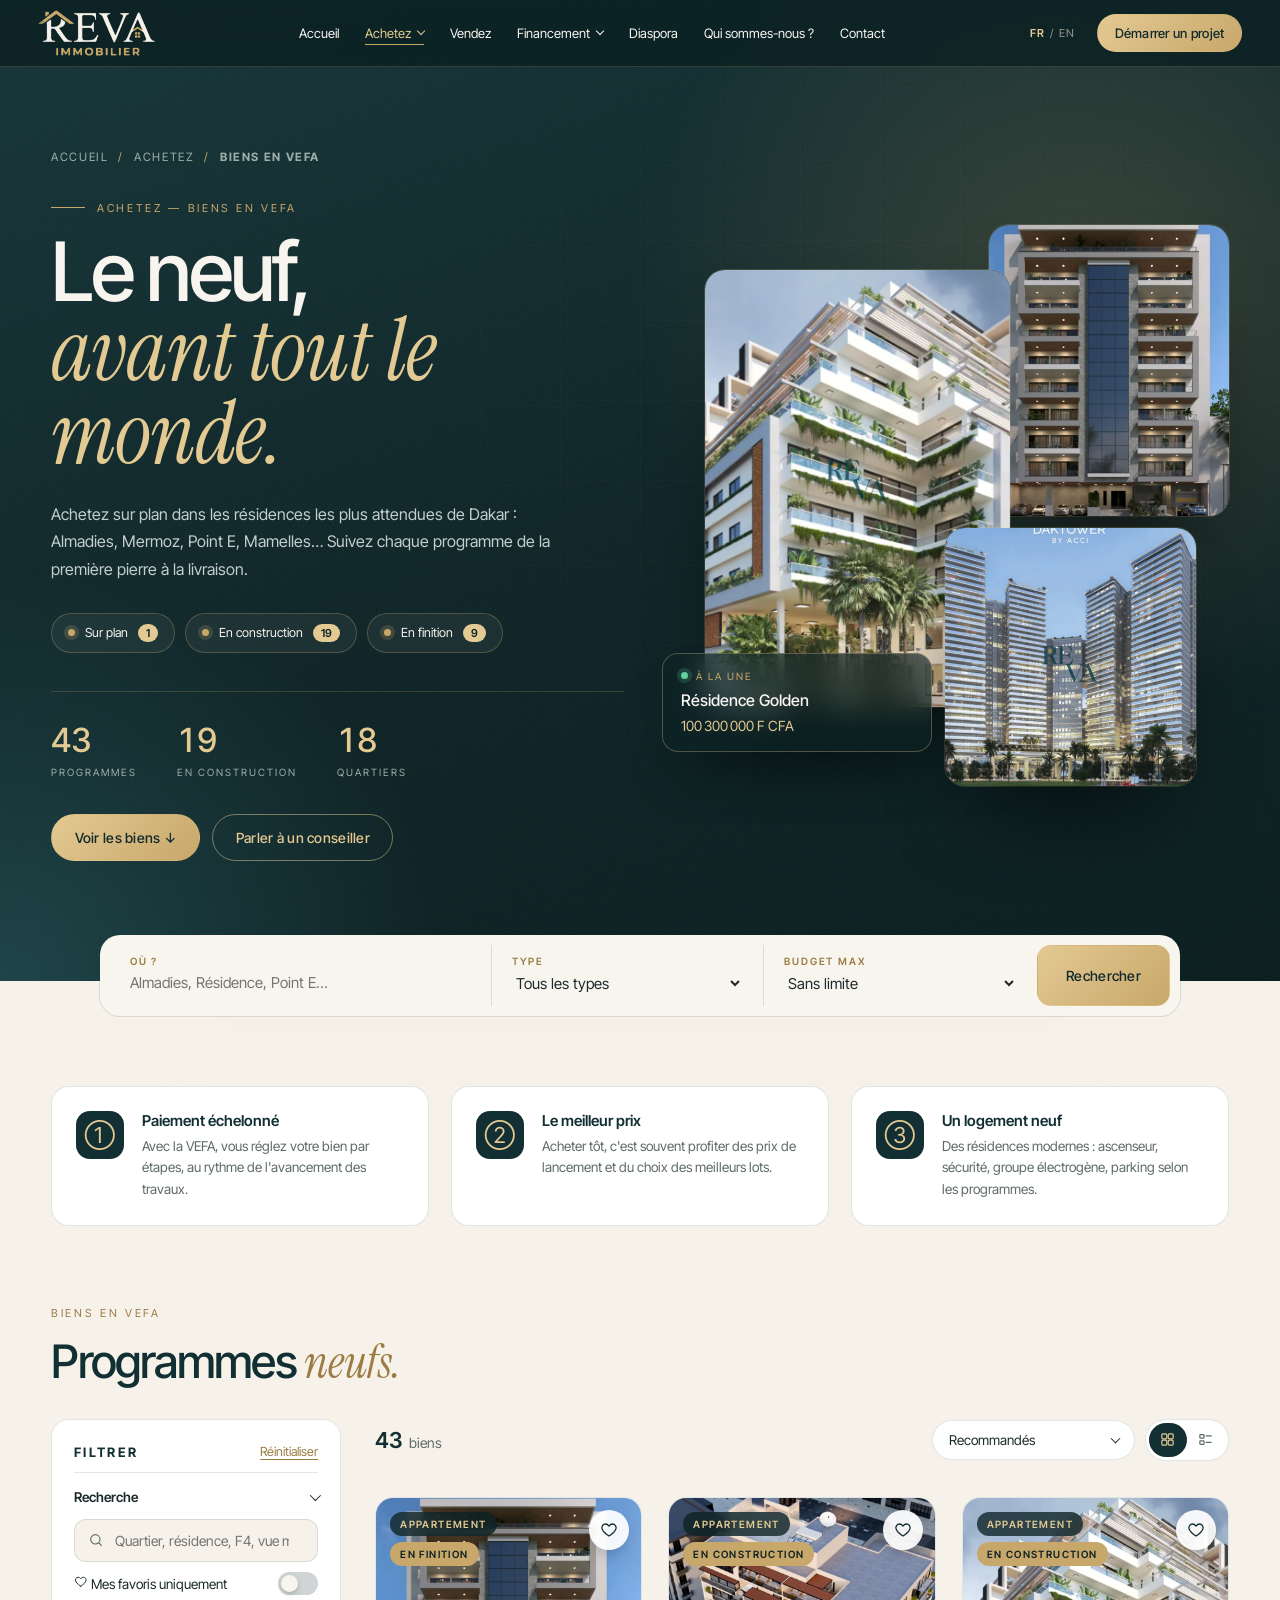
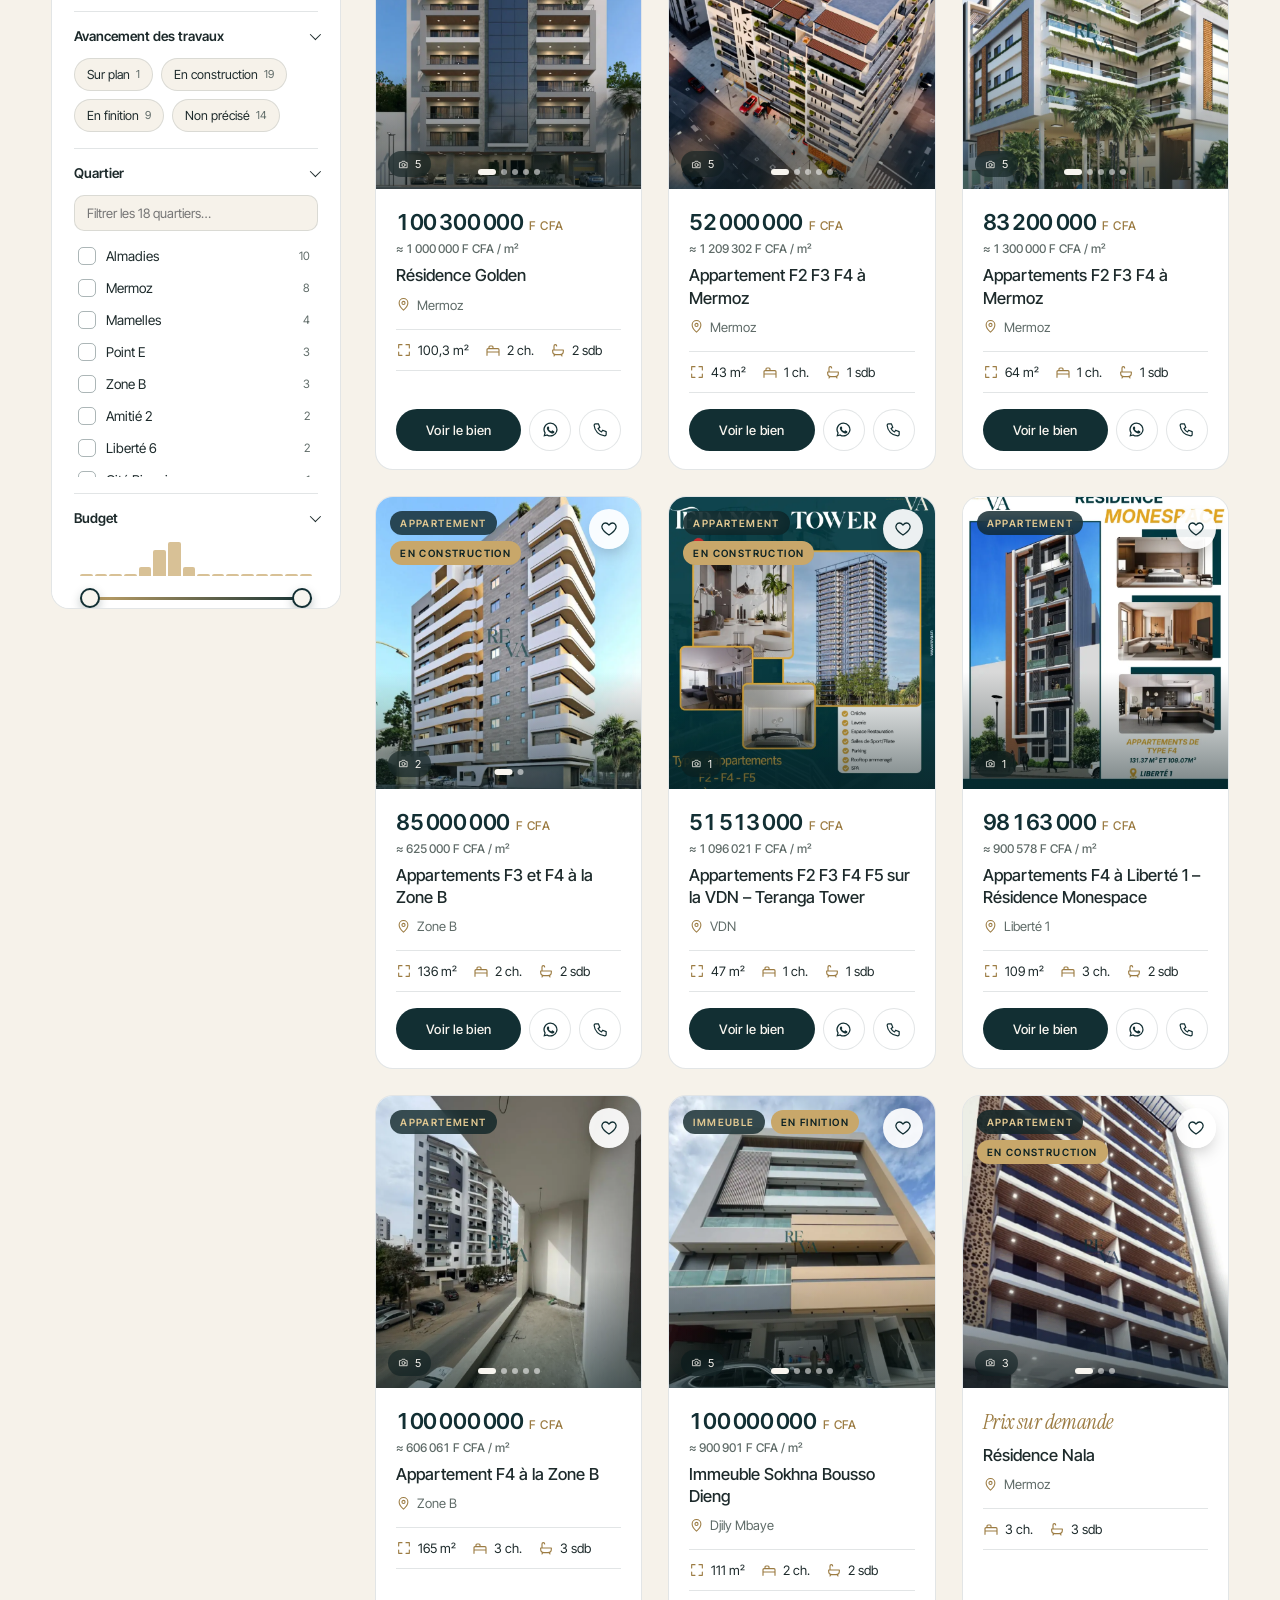
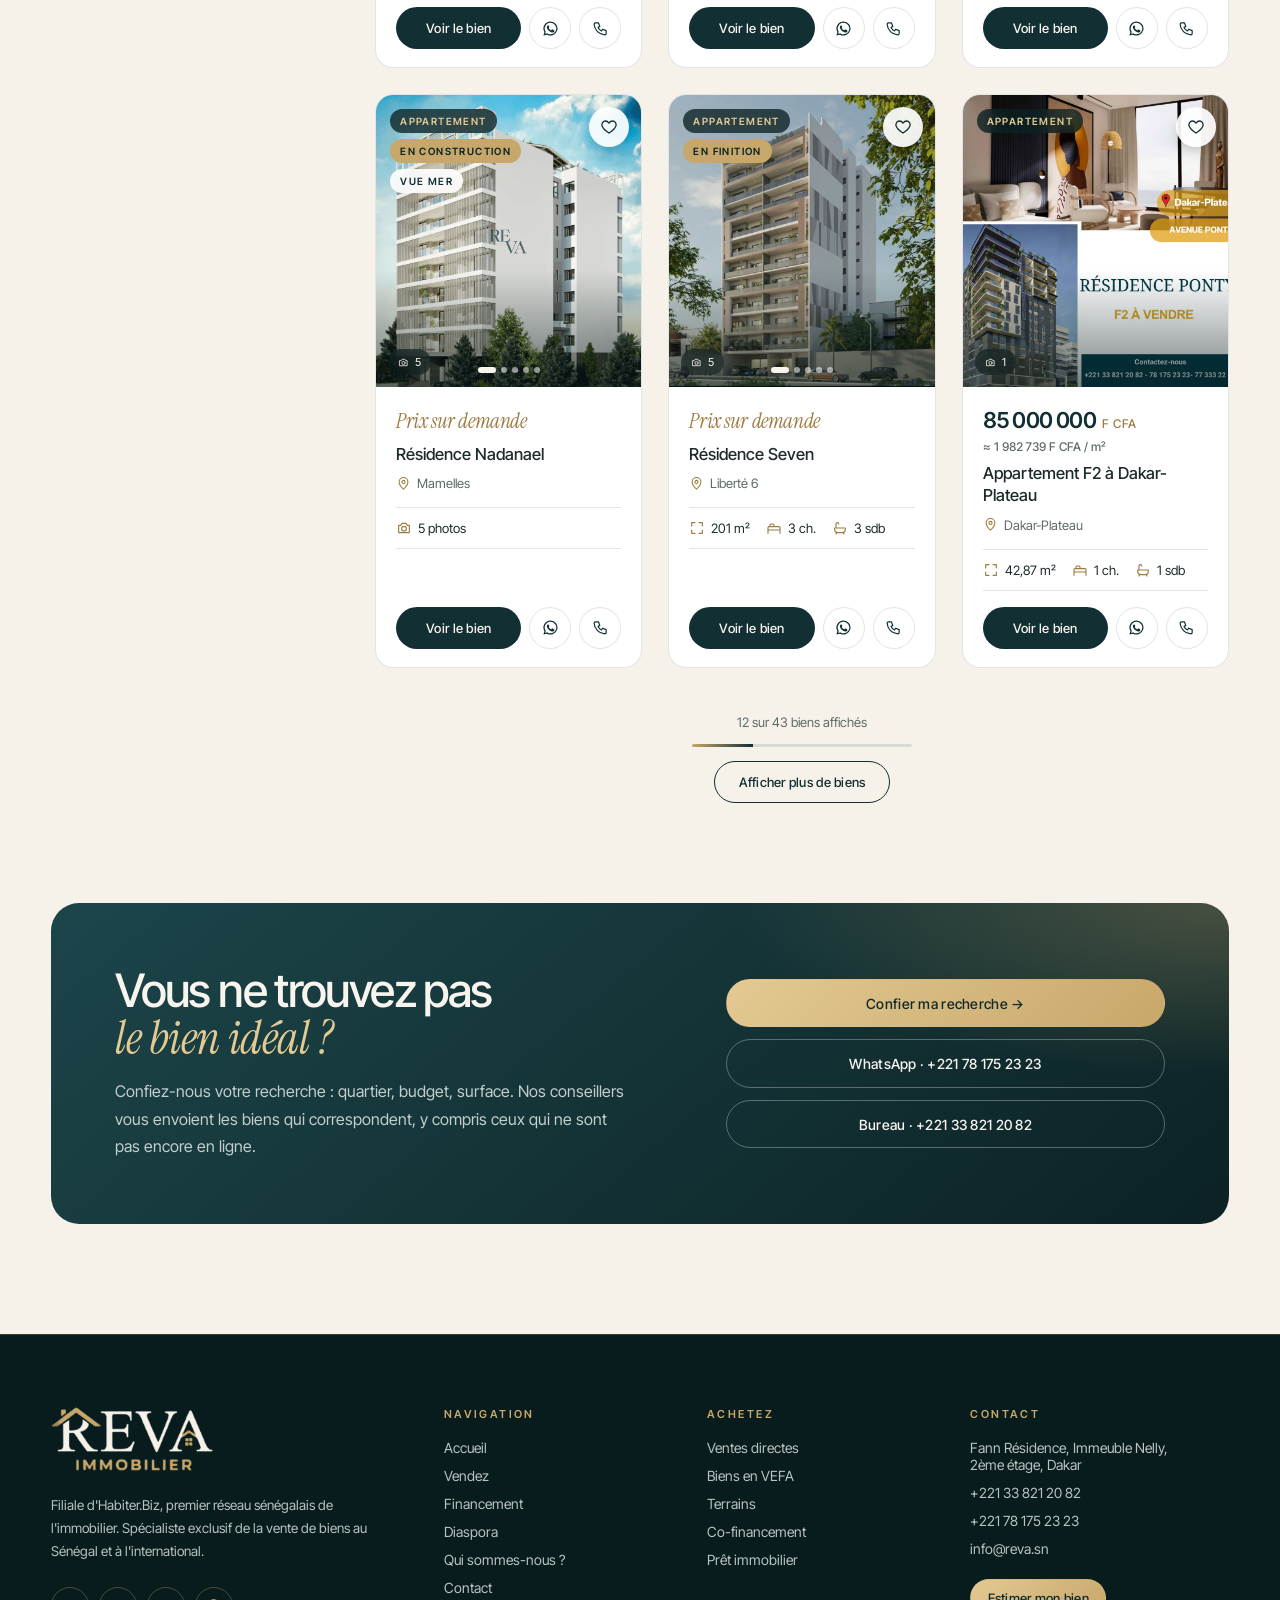
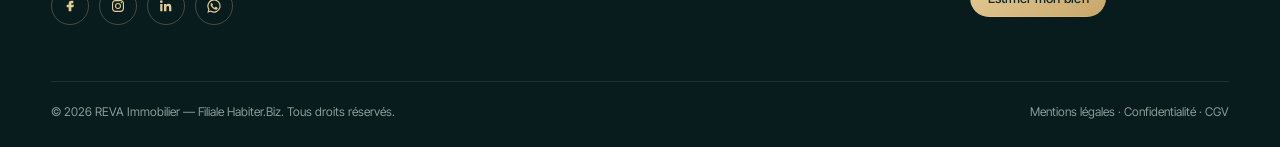
==== commit b2793b84: "nouveaux ajouts" ====
--- a/biens-en-vefa.html
+++ b/biens-en-vefa.html
@@ -29,15 +29,15 @@
           <a href="terrains.html">Terrains</a>
         </div>
       </div>
-      <a href="index.html#contact">Vendez</a>
+      <a href="vendez.html">Vendez</a>
       <div class="dd">
-        <a href="index.html#contact">Financement <i class="caret"></i></a>
+        <a href="pret-immobilier.html">Financement <i class="caret"></i></a>
         <div class="dd-menu">
-          <a href="index.html#contact">Co-financement</a>
-          <a href="index.html#contact">Prêt immobilier</a>
-        </div>
-      </div>
-      <a href="index.html#contact">Diaspora</a>
+          <a href="co-financement.html">Co-financement</a>
+          <a href="pret-immobilier.html">Prêt immobilier</a>
+        </div>
+      </div>
+      <a href="diaspora.html">Diaspora</a>
       <a href="index.html#studio">Qui sommes-nous ?</a>
       <a href="index.html#contact">Contact</a>
     </nav>
@@ -55,9 +55,11 @@
     <a class="sub" href="ventes-directes.html">Ventes directes</a>
     <a class="sub on" href="biens-en-vefa.html">Biens en VEFA</a>
     <a class="sub" href="terrains.html">Terrains</a>
-    <a href="index.html#contact">Vendez</a>
-    <a href="index.html#contact">Financement</a>
-    <a href="index.html#contact">Diaspora</a>
+    <a href="vendez.html">Vendez</a>
+    <a href="pret-immobilier.html">Financement</a>
+    <a class="sub" href="co-financement.html">Co-financement</a>
+    <a class="sub" href="pret-immobilier.html">Prêt immobilier</a>
+    <a href="diaspora.html">Diaspora</a>
     <a href="index.html#studio">Qui sommes-nous ?</a>
     <a href="index.html#contact">Contact</a>
   </nav>
@@ -172,9 +174,9 @@
         <h4>Navigation</h4>
         <ul>
           <li><a href="index.html">Accueil</a></li>
-          <li><a href="index.html#contact">Vendez</a></li>
-          <li><a href="index.html#contact">Financement</a></li>
-          <li><a href="index.html#contact">Diaspora</a></li>
+          <li><a href="vendez.html">Vendez</a></li>
+          <li><a href="pret-immobilier.html">Financement</a></li>
+          <li><a href="diaspora.html">Diaspora</a></li>
           <li><a href="index.html#studio">Qui sommes-nous ?</a></li>
           <li><a href="index.html#contact">Contact</a></li>
         </ul>
@@ -185,8 +187,8 @@
           <li><a href="ventes-directes.html">Ventes directes</a></li>
           <li><a href="biens-en-vefa.html">Biens en VEFA</a></li>
           <li><a href="terrains.html">Terrains</a></li>
-          <li><a href="index.html#contact">Co-financement</a></li>
-          <li><a href="index.html#contact">Prêt immobilier</a></li>
+          <li><a href="co-financement.html">Co-financement</a></li>
+          <li><a href="pret-immobilier.html">Prêt immobilier</a></li>
         </ul>
       </div>
       <div>
@@ -197,7 +199,7 @@
           <li><a href="tel:+221781752323">+221 78 175 23 23</a></li>
           <li><a href="mailto:info@reva.sn">info@reva.sn</a></li>
         </ul>
-        <a href="index.html#contact" class="btn btn-gold">Estimer mon bien</a>
+        <a href="vendez.html#estimation" class="btn btn-gold">Estimer mon bien</a>
       </div>
     </div>
     <div class="container footer-bottom">
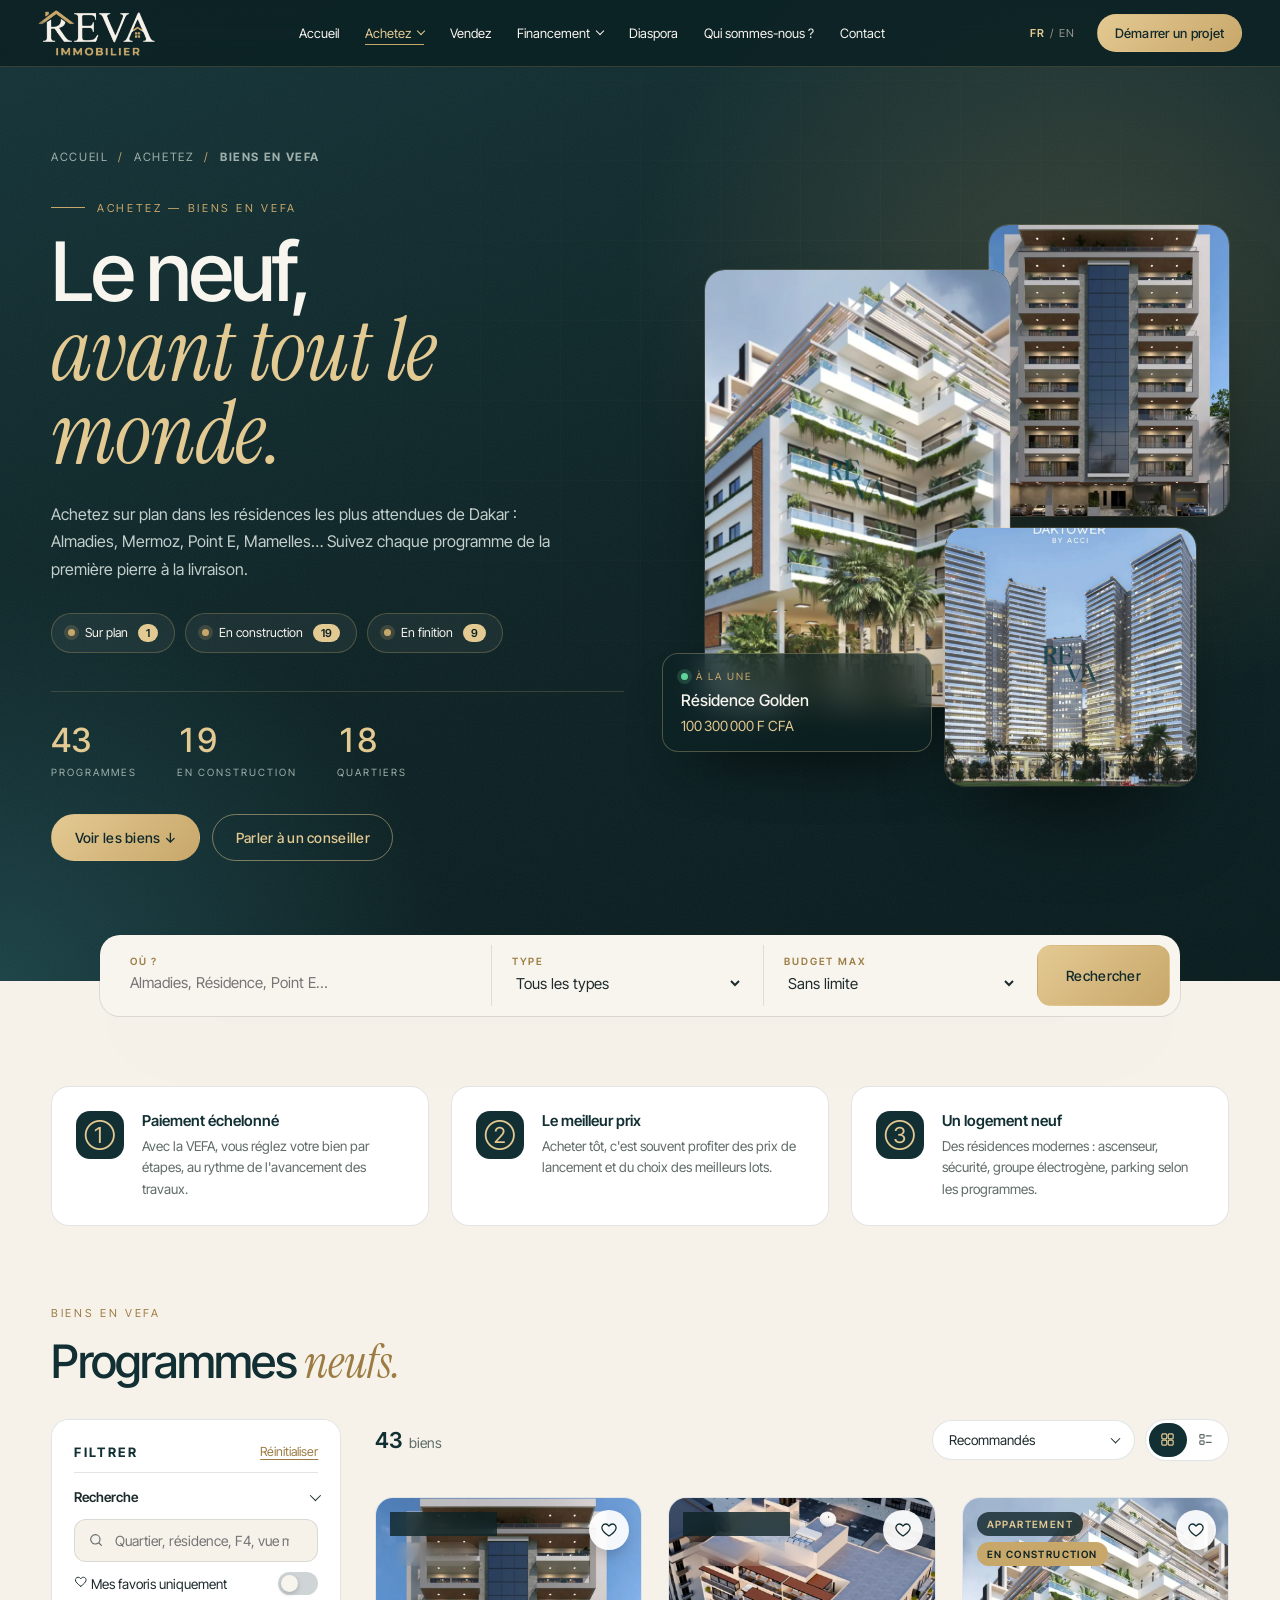
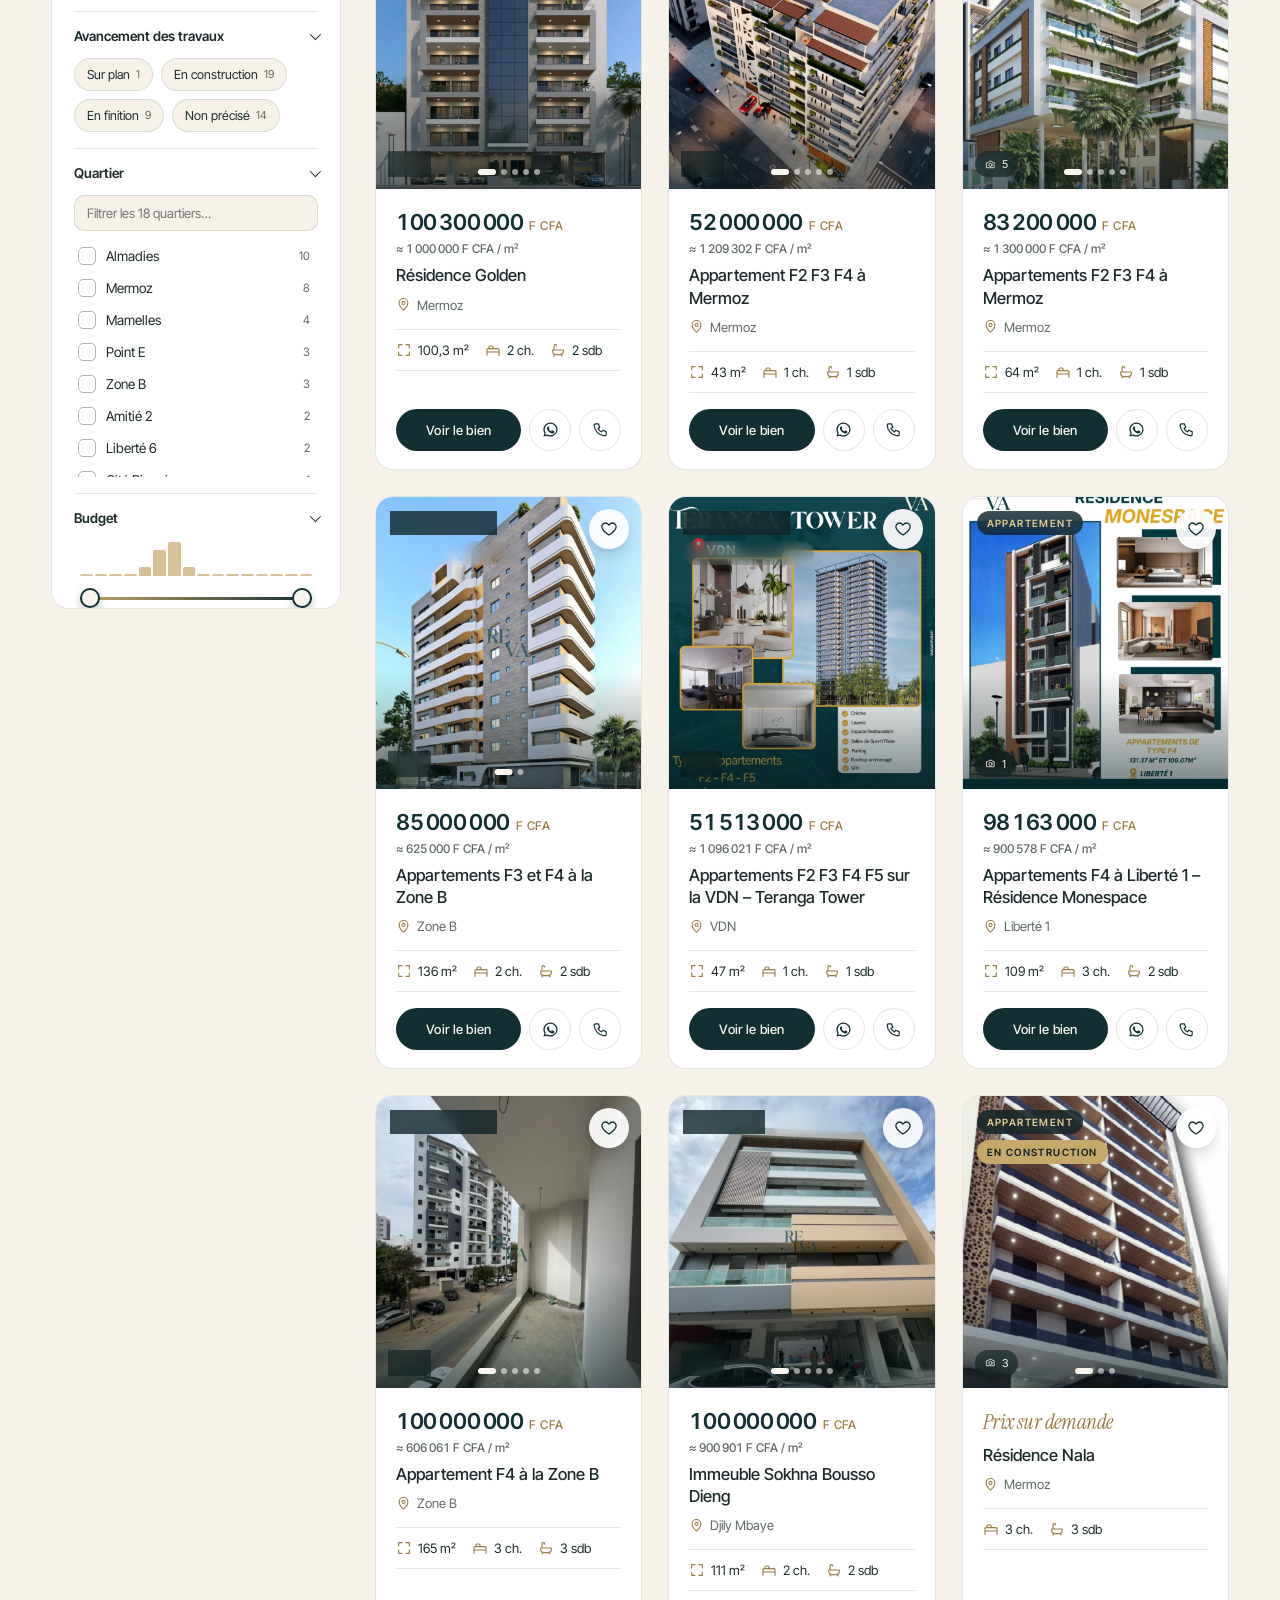
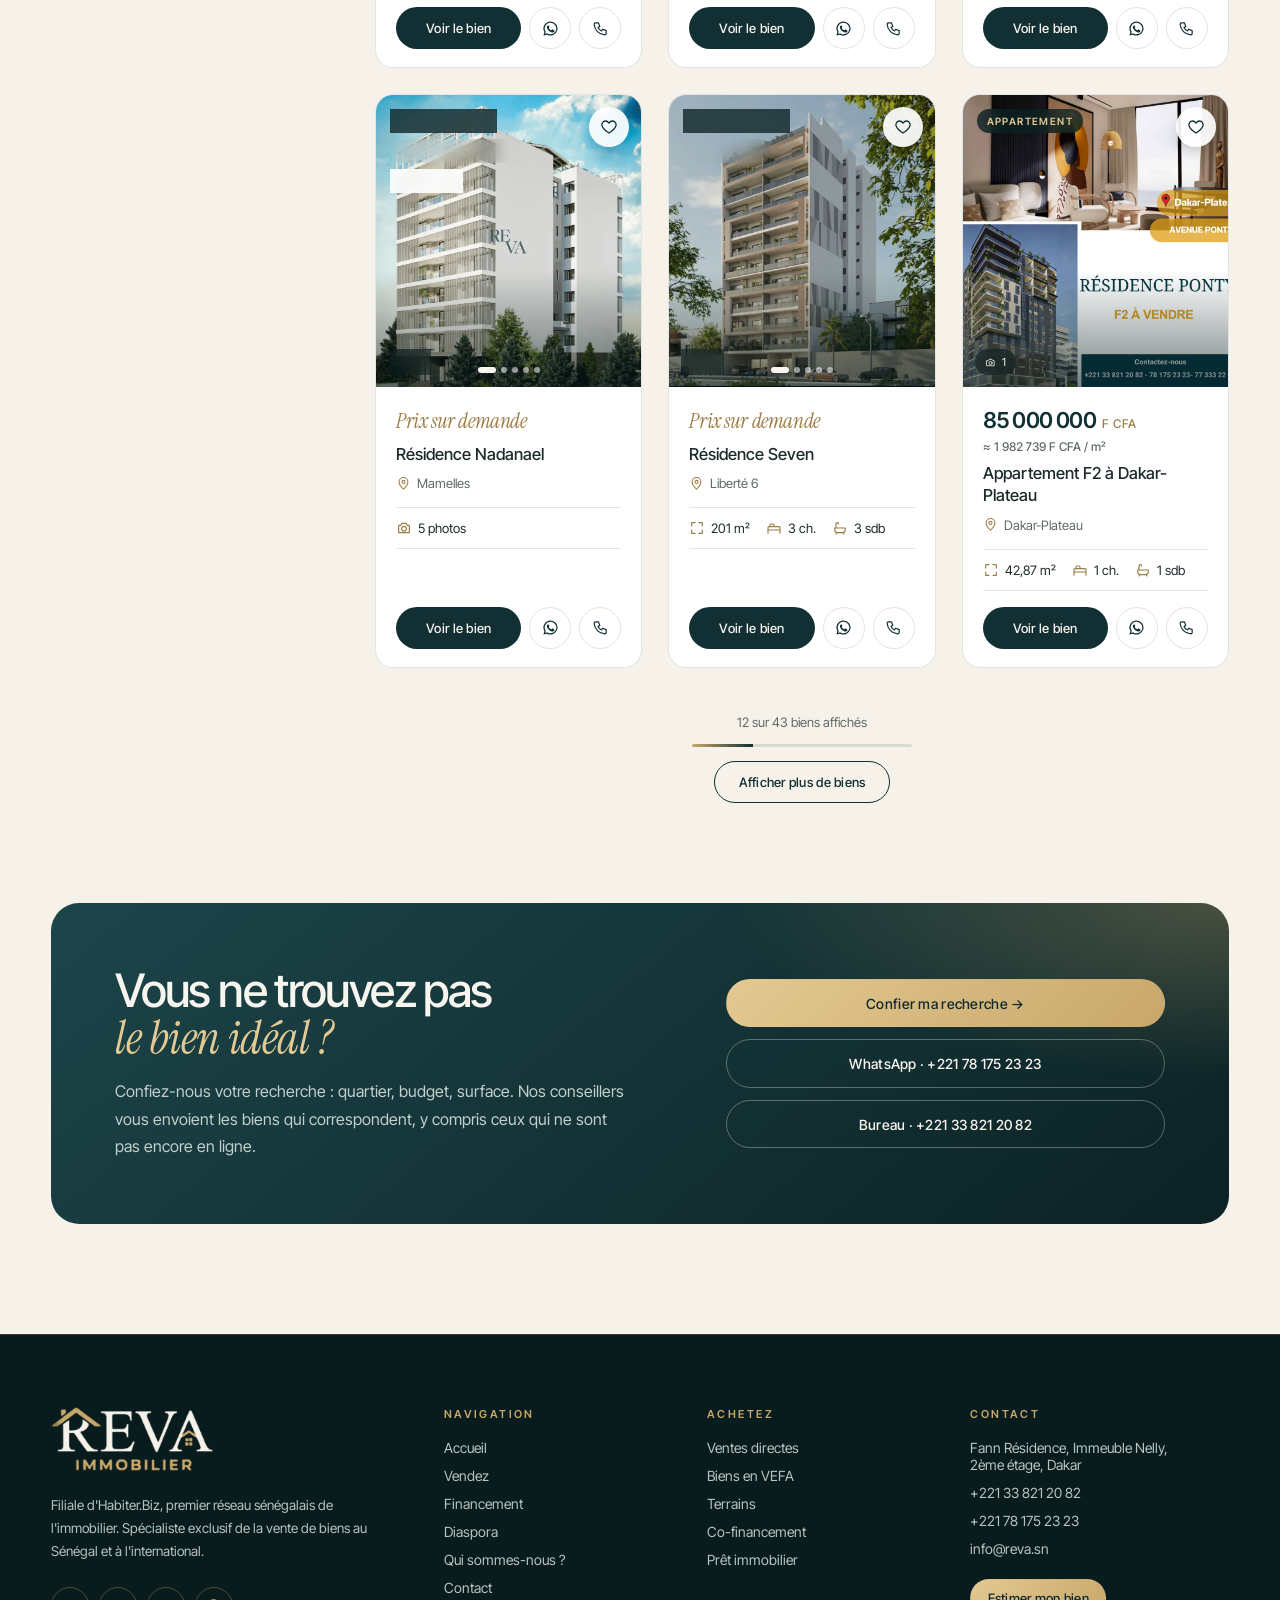
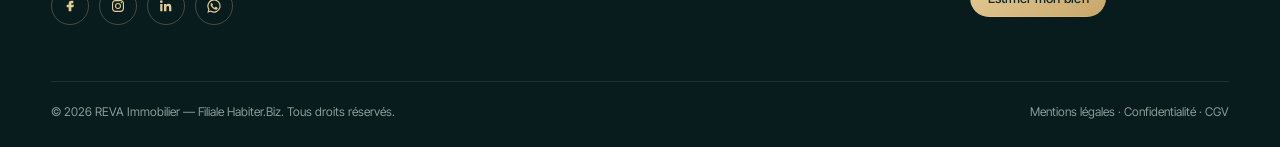
==== commit 1189bbaf: "menu-mobile" ====
--- a/biens-en-vefa.html
+++ b/biens-en-vefa.html
@@ -11,8 +11,8 @@
   <link rel="preconnect" href="https://fonts.googleapis.com" />
   <link rel="preconnect" href="https://fonts.gstatic.com" crossorigin />
   <link href="https://fonts.googleapis.com/css2?family=Instrument+Serif:ital@0;1&family=Inter+Tight:wght@300;400;500;600;700&display=swap" rel="stylesheet" />
-  <link rel="stylesheet" href="styles.css" />
-  <link rel="stylesheet" href="catalogue.css" />
+  <link rel="stylesheet" href="styles.css?v=20261125b" />
+  <link rel="stylesheet" href="catalogue.css?v=20261125b" />
 </head>
 <body class="cat" data-cat="vefa">
 
@@ -49,7 +49,7 @@
   </header>
 
   <nav class="m-menu" id="m-menu" aria-label="Menu mobile">
-    <button class="burger close" id="m-close" type="button" aria-label="Fermer le menu" style="display:grid"><svg viewBox="0 0 24 24" fill="none" stroke="currentColor" stroke-width="1.8" stroke-linecap="round"><path d="M6 6l12 12M18 6L6 18"/></svg></button>
+    <button class="burger close" id="m-close" type="button" aria-label="Fermer le menu"><svg viewBox="0 0 24 24" fill="none" stroke="currentColor" stroke-width="1.8" stroke-linecap="round"><path d="M6 6l12 12M18 6L6 18"/></svg></button>
     <a href="index.html">Accueil</a>
     <a href="ventes-directes.html">Achetez</a>
     <a class="sub" href="ventes-directes.html">Ventes directes</a>
@@ -239,6 +239,7 @@
 
   <div class="toast" id="toast" role="status"></div>
 
-  <script type="module" src="catalogue.js"></script>
+  <script type="module" src="catalogue.js?v=20261125b"></script>
+  <script src="menu.js?v=20261125b" defer></script>
 </body>
 </html>
--- a/styles.css
+++ b/styles.css
@@ -415,3 +415,20 @@
   .drag-hint { font-size: 9.5px; letter-spacing: .18em; }
   .carousel-ui { margin-top: 2vh; }
 }
+
+/* =====================================================================
+   MENU MOBILE (burger) — commun à toutes les pages
+   ===================================================================== */
+.burger { display: none; width: 42px; height: 42px; border-radius: 50%; border: 1px solid rgba(200, 167, 106, .4); background: transparent; color: var(--gold-light); cursor: pointer; place-items: center; padding: 0; }
+.burger svg { width: 18px; height: 18px; }
+.m-menu { position: fixed; inset: 0; z-index: 90; background: rgba(8, 27, 29, .98); backdrop-filter: blur(10px); -webkit-backdrop-filter: blur(10px); padding: 90px 8vw 40px; display: flex; flex-direction: column; gap: 6px; overflow-y: auto;
+  opacity: 0; visibility: hidden; transform: translateY(-12px); transition: opacity .35s, transform .35s cubic-bezier(.2, .7, .2, 1), visibility .35s; }
+.m-menu.open { opacity: 1; visibility: visible; transform: none; }
+.m-menu a { color: var(--white); font-size: 22px; padding: 10px 0; border-bottom: 1px solid rgba(200, 167, 106, .15); }
+.m-menu a.sub { font-size: 16px; padding-left: 18px; color: #b9c4c0; }
+.m-menu a.on { color: var(--gold-light); }
+.m-menu .close { position: absolute; top: 20px; right: 5vw; display: grid; }
+.m-menu .m-cta { margin-top: 22px; border-bottom: none; justify-content: center; font-size: 15px; padding: 1em; color: #10292c; }
+body.lock { overflow: hidden; }
+@media (max-width: 980px) { .burger { display: grid; } }
+#loader.done { pointer-events: none; }
